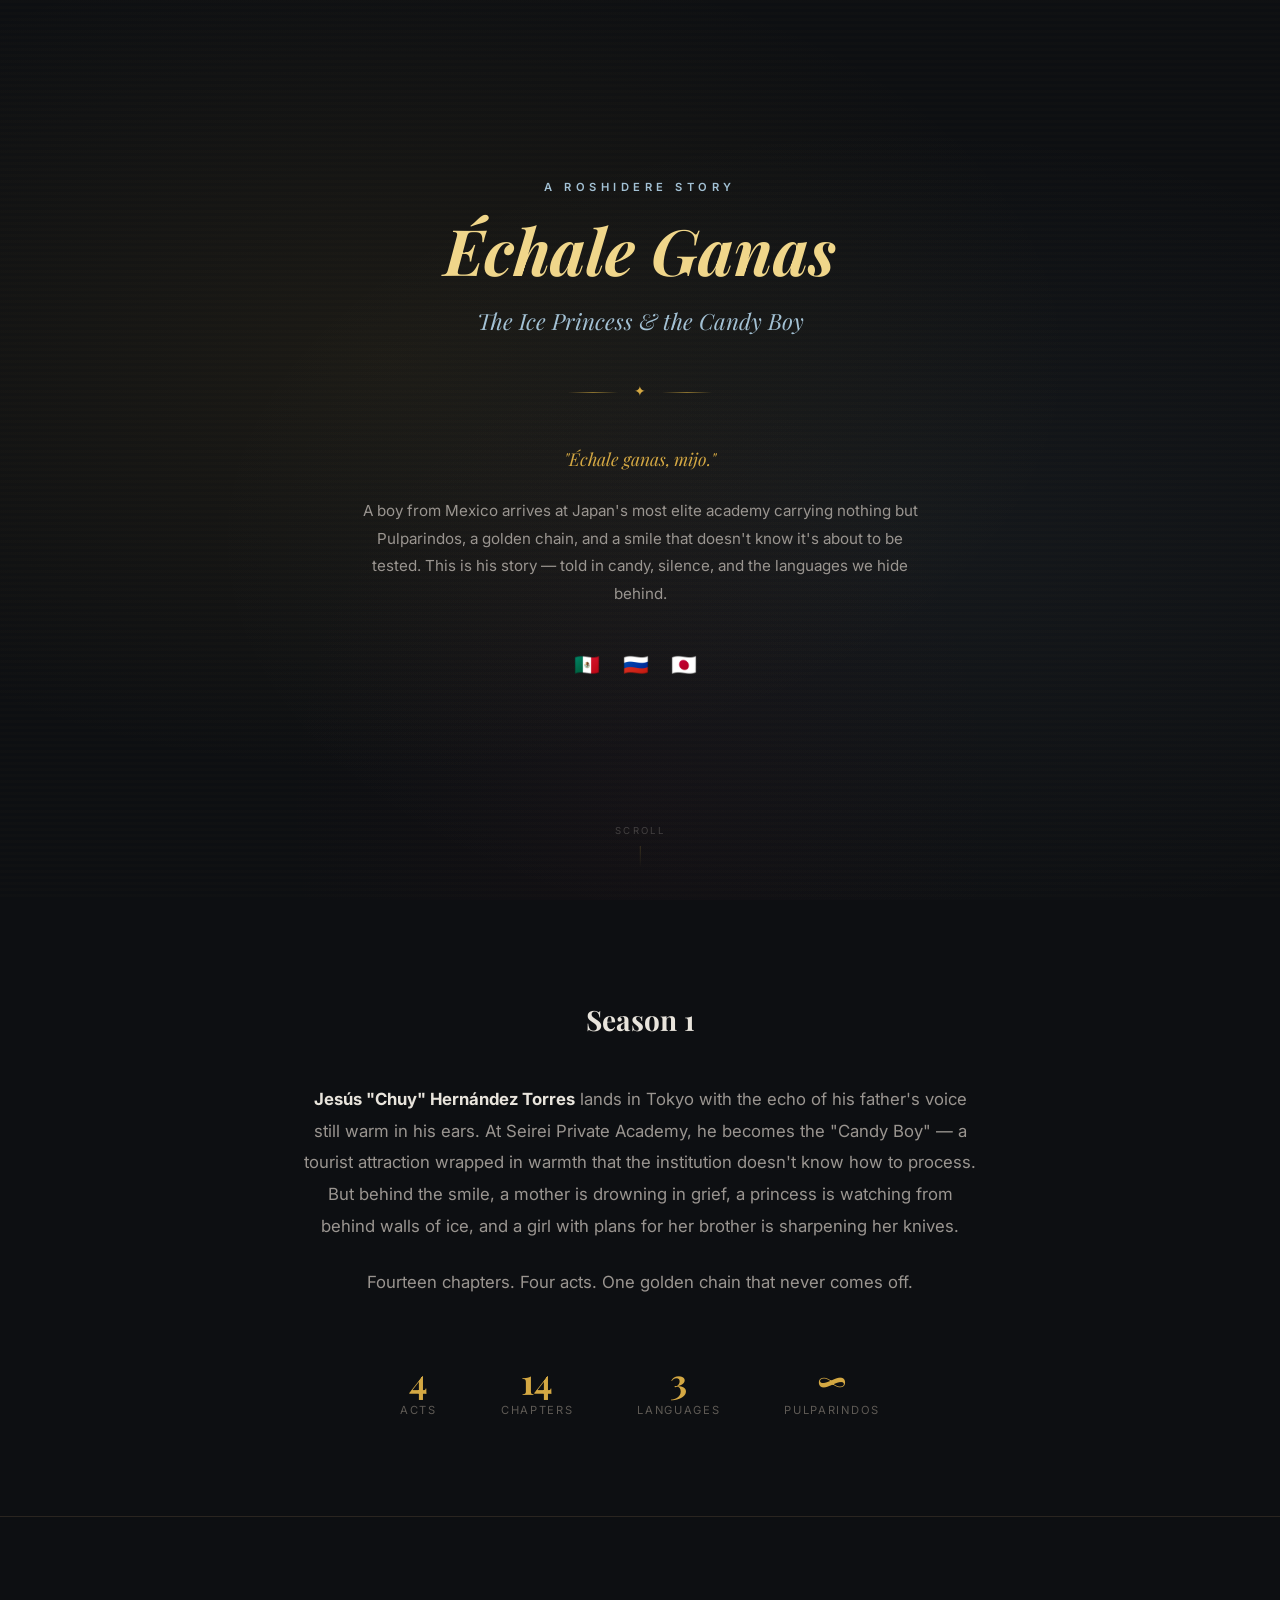
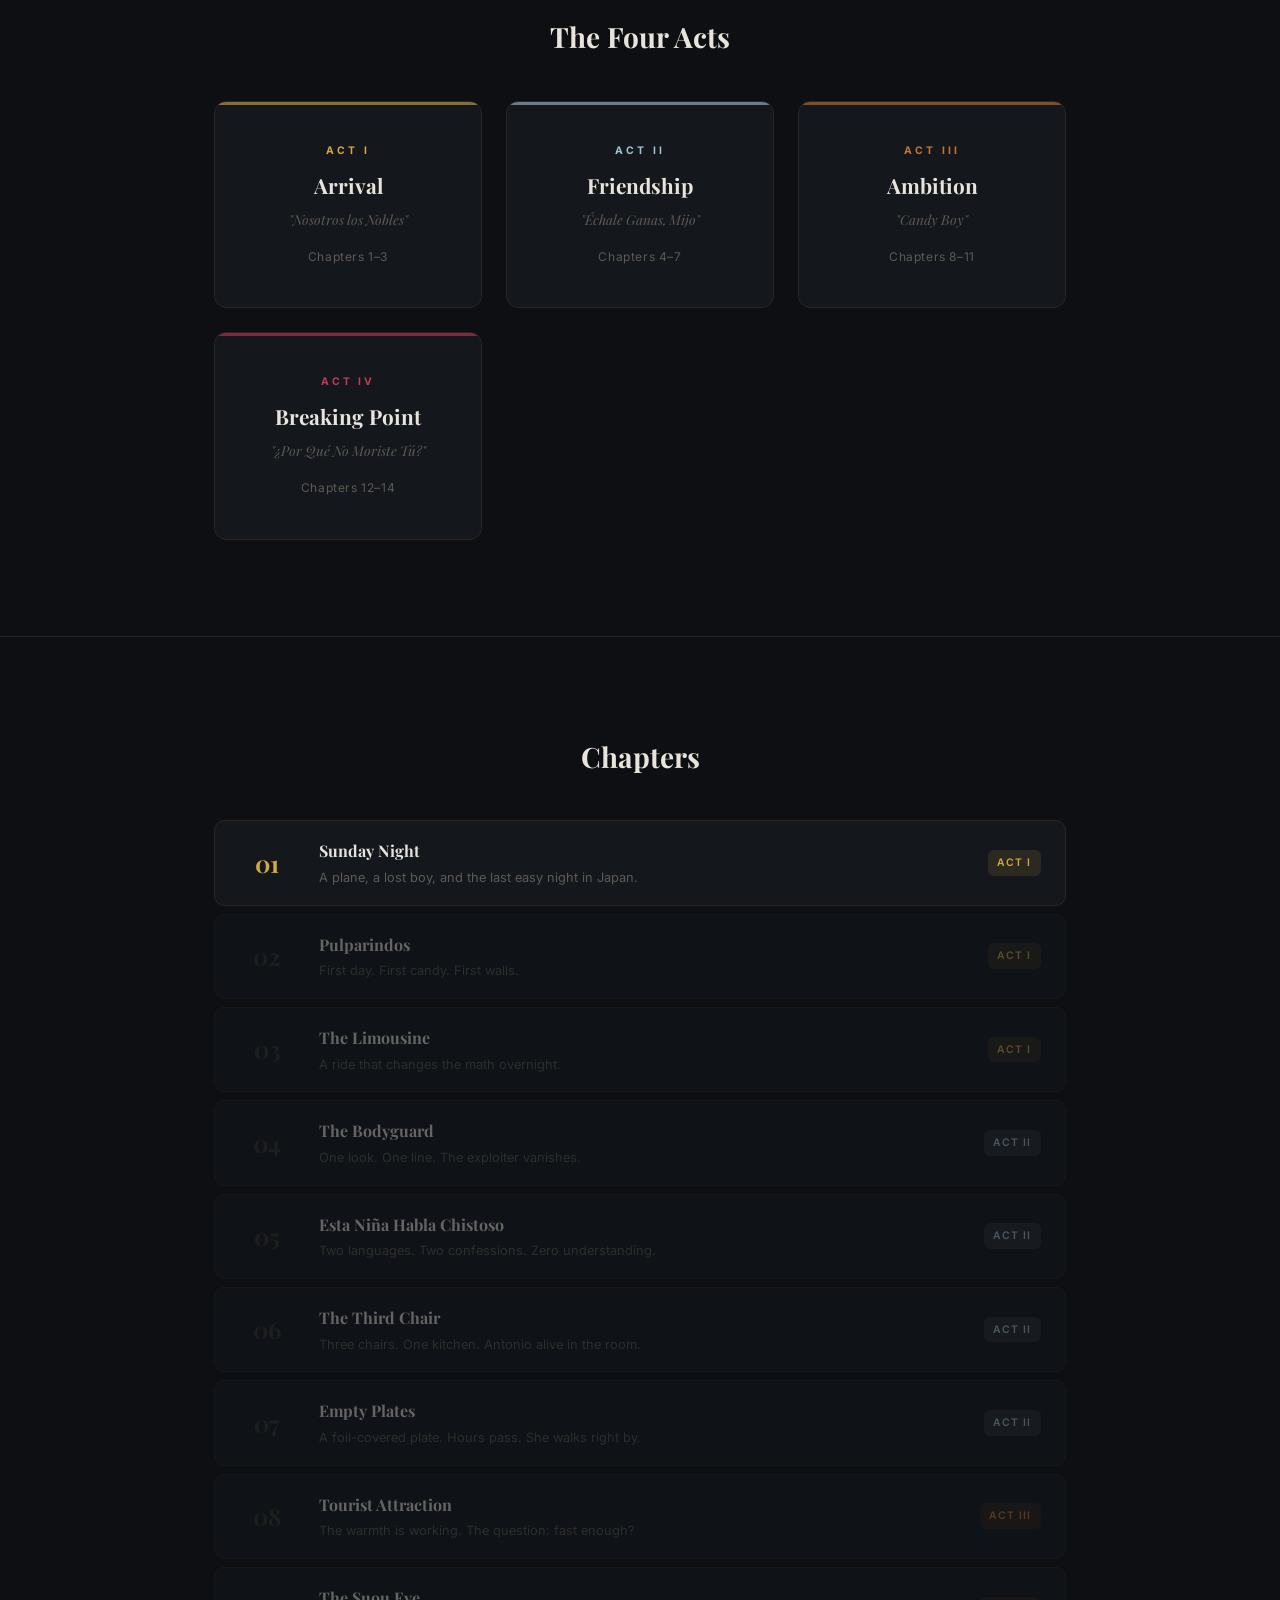
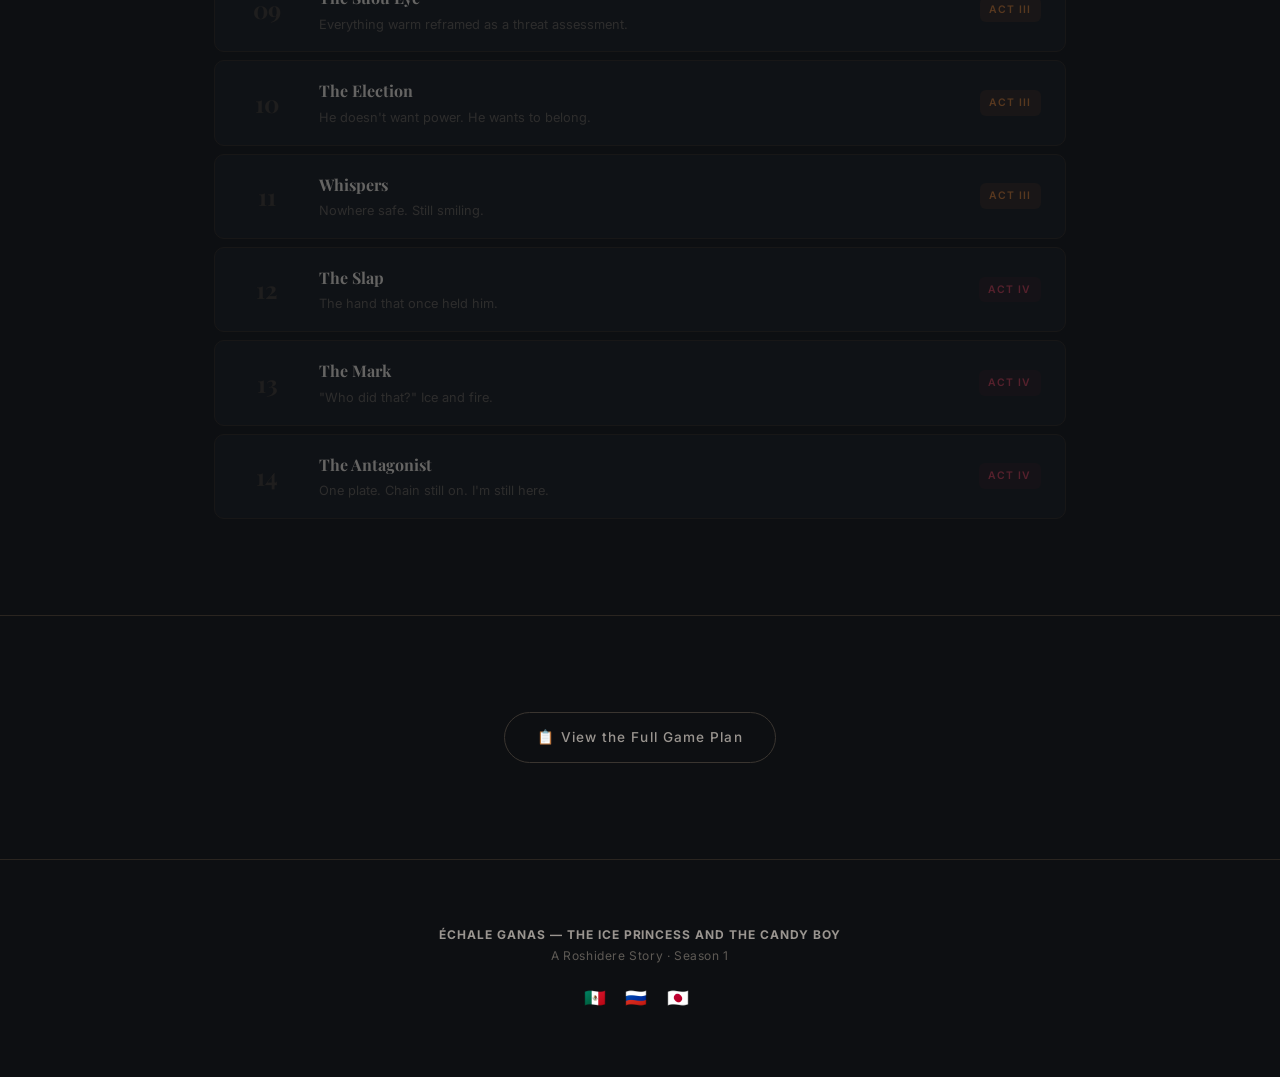
==== index.html @ 7b40664c "Add index.html — story hub with act overview and chapter navigation Agent-Logs-Url: https://github.c" ====
<!DOCTYPE html>
<html lang="en">
<head>
  <meta charset="UTF-8" />
  <meta name="viewport" content="width=device-width, initial-scale=1.0" />
  <title>Échale Ganas — The Ice Princess and the Candy Boy</title>
  <link rel="preconnect" href="https://fonts.googleapis.com" />
  <link rel="preconnect" href="https://fonts.gstatic.com" crossorigin />
  <link href="https://fonts.googleapis.com/css2?family=Playfair+Display:ital,wght@0,400;0,700;1,400&family=Inter:wght@300;400;500;600;700&family=Noto+Serif+JP:wght@400;700&display=swap" rel="stylesheet" />
  <link rel="stylesheet" href="styles.css" />
  <style>
    /* ═══════════════════════════════════════════════════════
       INDEX — Story Hub Styles
       ═══════════════════════════════════════════════════════ */

    /* Hub Hero — cinematic intro */
    .hub-hero {
      position: relative;
      min-height: 100vh;
      display: flex;
      align-items: center;
      justify-content: center;
      text-align: center;
      background:
        radial-gradient(ellipse at 30% 40%, rgba(212, 168, 67, 0.07) 0%, transparent 55%),
        radial-gradient(ellipse at 70% 60%, rgba(163, 193, 212, 0.05) 0%, transparent 55%),
        radial-gradient(ellipse at 50% 90%, rgba(139, 32, 53, 0.04) 0%, transparent 40%),
        var(--bg-dark);
      overflow: hidden;
    }

    .hub-hero__overlay {
      position: absolute;
      inset: 0;
      background:
        repeating-linear-gradient(
          0deg,
          transparent,
          transparent 3px,
          rgba(212, 168, 67, 0.01) 3px,
          rgba(212, 168, 67, 0.01) 6px
        );
      pointer-events: none;
    }

    .hub-hero__content {
      position: relative;
      z-index: 1;
      padding: var(--space-xl) var(--space-md);
      max-width: 700px;
    }

    .hub-hero__label {
      font-family: var(--font-body);
      font-weight: 600;
      font-size: 0.7rem;
      letter-spacing: 0.4em;
      text-transform: uppercase;
      color: var(--frost);
      margin-bottom: var(--space-sm);
    }

    .hub-hero__title {
      font-family: var(--font-display);
      font-size: clamp(2.2rem, 5.5vw, 4rem);
      font-weight: 700;
      line-height: 1.15;
      color: var(--text-primary);
      margin-bottom: var(--space-sm);
    }

    .hub-hero__title em {
      font-style: italic;
      color: var(--gold-light);
    }

    .hub-hero__subtitle {
      font-family: var(--font-display);
      font-style: italic;
      font-size: clamp(1rem, 2.5vw, 1.4rem);
      color: var(--frost);
      margin-bottom: var(--space-lg);
    }

    .hub-hero__divider {
      display: flex;
      align-items: center;
      justify-content: center;
      gap: var(--space-sm);
      margin-bottom: var(--space-lg);
    }

    .hub-hero__divider::before,
    .hub-hero__divider::after {
      content: '';
      width: 50px;
      height: 1px;
      background: linear-gradient(90deg, transparent, var(--gold-dim), transparent);
    }

    .hub-hero__divider span {
      color: var(--gold);
      font-size: 0.85rem;
    }

    .hub-hero__tagline {
      font-family: var(--font-display);
      font-style: italic;
      font-size: 1.1rem;
      color: var(--gold);
      margin-bottom: var(--space-md);
    }

    .hub-hero__desc {
      font-size: 0.95rem;
      color: var(--text-secondary);
      line-height: 1.8;
      max-width: 560px;
      margin: 0 auto var(--space-lg);
    }

    .hub-hero__flags {
      font-size: 1.3rem;
      letter-spacing: 0.4em;
      margin-bottom: var(--space-lg);
    }

    .hub-hero__scroll {
      position: absolute;
      bottom: 2rem;
      left: 50%;
      transform: translateX(-50%);
      display: flex;
      flex-direction: column;
      align-items: center;
      gap: 0.4rem;
      opacity: 0.35;
      animation: pulse-fade 2.5s ease-in-out infinite;
    }

    .hub-hero__scroll span {
      font-size: 0.6rem;
      letter-spacing: 0.25em;
      text-transform: uppercase;
      color: var(--text-secondary);
    }

    .hub-hero__scroll-line {
      width: 1px;
      height: 22px;
      background: linear-gradient(180deg, var(--gold-dim), transparent);
    }

    /* Synopsis strip */
    .synopsis {
      padding: var(--space-2xl) 0;
      border-bottom: 1px solid var(--border-subtle);
      text-align: center;
    }

    .synopsis__text {
      font-size: 1.05rem;
      color: var(--text-secondary);
      line-height: 1.9;
      max-width: 680px;
      margin: 0 auto var(--space-md);
    }

    .synopsis__text strong {
      color: var(--text-primary);
    }

    .synopsis__stats {
      display: flex;
      justify-content: center;
      gap: var(--space-xl);
      margin-top: var(--space-xl);
      flex-wrap: wrap;
    }

    .synopsis__stat {
      display: flex;
      flex-direction: column;
      align-items: center;
      gap: 0.2rem;
    }

    .synopsis__stat-num {
      font-family: var(--font-display);
      font-size: 2.2rem;
      font-weight: 700;
      color: var(--gold);
      line-height: 1;
    }

    .synopsis__stat-label {
      font-size: 0.7rem;
      letter-spacing: 0.15em;
      text-transform: uppercase;
      color: var(--text-muted);
    }

    /* Act cards */
    .acts {
      padding: var(--space-2xl) 0;
      border-bottom: 1px solid var(--border-subtle);
    }

    .acts__grid {
      display: grid;
      grid-template-columns: repeat(auto-fit, minmax(200px, 1fr));
      gap: var(--space-md);
      margin-top: var(--space-lg);
    }

    .act-card {
      background: var(--bg-card);
      border: 1px solid var(--border-subtle);
      border-radius: 12px;
      padding: var(--space-lg) var(--space-md);
      text-align: center;
      transition: all var(--duration) var(--ease-out);
      position: relative;
      overflow: hidden;
    }

    .act-card::before {
      content: '';
      position: absolute;
      top: 0;
      left: 0;
      right: 0;
      height: 3px;
      opacity: 0.6;
    }

    .act-card:hover {
      transform: translateY(-3px);
      background: var(--bg-card-hover);
    }

    .act-card--one::before   { background: var(--gold); }
    .act-card--two::before   { background: var(--frost); }
    .act-card--three::before { background: var(--amber); }
    .act-card--four::before  { background: var(--crimson-light); }

    .act-card--one:hover   { border-color: rgba(212, 168, 67, 0.3); }
    .act-card--two:hover   { border-color: rgba(163, 193, 212, 0.3); }
    .act-card--three:hover { border-color: rgba(200, 117, 51, 0.3); }
    .act-card--four:hover  { border-color: rgba(139, 32, 53, 0.3); }

    .act-card__number {
      font-family: var(--font-body);
      font-weight: 700;
      font-size: 0.65rem;
      letter-spacing: 0.3em;
      text-transform: uppercase;
      margin-bottom: var(--space-xs);
    }

    .act-card--one .act-card__number   { color: var(--gold); }
    .act-card--two .act-card__number   { color: var(--frost); }
    .act-card--three .act-card__number { color: var(--amber); }
    .act-card--four .act-card__number  { color: var(--crimson-light); }

    .act-card__title {
      font-family: var(--font-display);
      font-size: 1.3rem;
      font-weight: 700;
      color: var(--text-primary);
      margin-bottom: 0.3rem;
    }

    .act-card__subtitle {
      font-family: var(--font-display);
      font-style: italic;
      font-size: 0.85rem;
      color: var(--text-muted);
      margin-bottom: var(--space-sm);
    }

    .act-card__chapters {
      font-size: 0.75rem;
      color: var(--text-muted);
      letter-spacing: 0.05em;
    }

    /* Chapter index */
    .chapters-index {
      padding: var(--space-2xl) 0;
      border-bottom: 1px solid var(--border-subtle);
    }

    .chapters-index__list {
      list-style: none;
      padding: 0;
      margin-top: var(--space-lg);
      display: flex;
      flex-direction: column;
      gap: var(--space-xs);
    }

    .chapter-link {
      display: grid;
      grid-template-columns: 3.5rem 1fr auto;
      align-items: center;
      gap: var(--space-md);
      padding: var(--space-sm) var(--space-md);
      background: var(--bg-card);
      border: 1px solid var(--border-subtle);
      border-radius: 10px;
      text-decoration: none;
      color: var(--text-primary);
      transition: all var(--duration) var(--ease-out);
    }

    .chapter-link:hover {
      background: var(--bg-card-hover);
      transform: translateX(4px);
      border-color: var(--border-accent);
      color: var(--text-primary);
    }

    .chapter-link--active:hover {
      border-color: var(--gold);
    }

    .chapter-link--locked {
      opacity: 0.4;
      pointer-events: none;
    }

    .chapter-link__num {
      font-family: var(--font-display);
      font-size: 1.5rem;
      font-weight: 700;
      color: var(--border-accent);
      text-align: center;
    }

    .chapter-link--active .chapter-link__num {
      color: var(--gold);
    }

    .chapter-link__info {
      min-width: 0;
    }

    .chapter-link__title {
      font-family: var(--font-display);
      font-size: 1rem;
      font-weight: 700;
      margin-bottom: 0.15rem;
    }

    .chapter-link__teaser {
      font-size: 0.8rem;
      color: var(--text-muted);
      white-space: nowrap;
      overflow: hidden;
      text-overflow: ellipsis;
    }

    .chapter-link__act-tag {
      font-size: 0.65rem;
      font-weight: 600;
      letter-spacing: 0.1em;
      text-transform: uppercase;
      padding: 0.25rem 0.6rem;
      border-radius: 6px;
      white-space: nowrap;
    }

    .act-tag--one   { background: rgba(212, 168, 67, 0.12); color: var(--gold); }
    .act-tag--two   { background: rgba(163, 193, 212, 0.12); color: var(--frost); }
    .act-tag--three { background: rgba(200, 117, 51, 0.12); color: var(--amber); }
    .act-tag--four  { background: rgba(139, 32, 53, 0.12); color: var(--crimson-light); }

    .chapter-link__status {
      font-size: 0.65rem;
      font-weight: 500;
      letter-spacing: 0.1em;
      text-transform: uppercase;
      color: var(--text-muted);
      white-space: nowrap;
    }

    .chapter-link--active .chapter-link__status {
      color: var(--gold);
    }

    /* Game Plan link */
    .game-plan-link {
      padding: var(--space-2xl) 0;
      text-align: center;
    }

    .game-plan-link__btn {
      display: inline-flex;
      align-items: center;
      gap: var(--space-sm);
      padding: 0.8rem 2rem;
      border: 1px solid var(--border-accent);
      border-radius: 100px;
      font-family: var(--font-body);
      font-size: 0.85rem;
      font-weight: 500;
      letter-spacing: 0.08em;
      color: var(--text-secondary);
      text-decoration: none;
      transition: all var(--duration) var(--ease-out);
    }

    .game-plan-link__btn:hover {
      border-color: var(--gold);
      color: var(--gold);
      background: rgba(212, 168, 67, 0.05);
    }

    /* Hub footer */
    .hub-footer {
      padding: var(--space-xl) 0;
      text-align: center;
      border-top: 1px solid var(--border-subtle);
    }

    .hub-footer__text {
      font-size: 0.75rem;
      color: var(--text-muted);
      line-height: 1.8;
      letter-spacing: 0.05em;
    }

    .hub-footer__text strong {
      color: var(--text-secondary);
      letter-spacing: 0.08em;
    }

    .hub-footer__flags {
      margin-top: var(--space-sm);
      font-size: 1.1rem;
      letter-spacing: 0.4em;
    }

    /* Responsive */
    @media (max-width: 768px) {
      .acts__grid {
        grid-template-columns: repeat(2, 1fr);
      }

      .chapter-link {
        grid-template-columns: 2.5rem 1fr;
        gap: var(--space-sm);
      }

      .chapter-link__act-tag {
        display: none;
      }

      .chapter-link__teaser {
        white-space: normal;
      }
    }

    @media (max-width: 480px) {
      .acts__grid {
        grid-template-columns: 1fr;
      }

      .synopsis__stats {
        gap: var(--space-lg);
      }
    }
  </style>
</head>
<body>

  <!-- ═══════════════════════════════════════════════════════ -->
  <!--  HERO                                                  -->
  <!-- ═══════════════════════════════════════════════════════ -->
  <header class="hub-hero">
    <div class="hub-hero__overlay"></div>
    <div class="hub-hero__content">
      <p class="hub-hero__label">A Roshidere Story</p>
      <h1 class="hub-hero__title"><em>Échale Ganas</em></h1>
      <p class="hub-hero__subtitle">The Ice Princess &amp; the Candy Boy</p>
      <div class="hub-hero__divider">
        <span>✦</span>
      </div>
      <p class="hub-hero__tagline">"Échale ganas, mijo."</p>
      <p class="hub-hero__desc">
        A boy from Mexico arrives at Japan's most elite academy carrying nothing but
        Pulparindos, a golden chain, and a smile that doesn't know it's about to be tested.
        This is his story — told in candy, silence, and the languages we hide behind.
      </p>
      <p class="hub-hero__flags">🇲🇽 🇷🇺 🇯🇵</p>
    </div>
    <div class="hub-hero__scroll" aria-hidden="true">
      <span>scroll</span>
      <div class="hub-hero__scroll-line"></div>
    </div>
  </header>

  <!-- ═══════════════════════════════════════════════════════ -->
  <!--  SYNOPSIS                                              -->
  <!-- ═══════════════════════════════════════════════════════ -->
  <section class="synopsis" id="synopsis">
    <div class="container">
      <h2 class="section-title">Season 1</h2>
      <p class="synopsis__text">
        <strong>Jesús "Chuy" Hernández Torres</strong> lands in Tokyo with the echo of his
        father's voice still warm in his ears. At Seirei Private Academy, he becomes the
        "Candy Boy" — a tourist attraction wrapped in warmth that the institution doesn't
        know how to process. But behind the smile, a mother is drowning in grief, a princess
        is watching from behind walls of ice, and a girl with plans for her brother is sharpening
        her knives.
      </p>
      <p class="synopsis__text">
        Fourteen chapters. Four acts. One golden chain that never comes off.
      </p>
      <div class="synopsis__stats">
        <div class="synopsis__stat">
          <span class="synopsis__stat-num">4</span>
          <span class="synopsis__stat-label">Acts</span>
        </div>
        <div class="synopsis__stat">
          <span class="synopsis__stat-num">14</span>
          <span class="synopsis__stat-label">Chapters</span>
        </div>
        <div class="synopsis__stat">
          <span class="synopsis__stat-num">3</span>
          <span class="synopsis__stat-label">Languages</span>
        </div>
        <div class="synopsis__stat">
          <span class="synopsis__stat-num">∞</span>
          <span class="synopsis__stat-label">Pulparindos</span>
        </div>
      </div>
    </div>
  </section>

  <!-- ═══════════════════════════════════════════════════════ -->
  <!--  ACTS OVERVIEW                                         -->
  <!-- ═══════════════════════════════════════════════════════ -->
  <section class="acts" id="acts">
    <div class="container">
      <h2 class="section-title">The Four Acts</h2>
      <div class="acts__grid">
        <div class="act-card act-card--one">
          <div class="act-card__number">Act I</div>
          <h3 class="act-card__title">Arrival</h3>
          <p class="act-card__subtitle">"Nosotros los Nobles"</p>
          <p class="act-card__chapters">Chapters 1–3</p>
        </div>
        <div class="act-card act-card--two">
          <div class="act-card__number">Act II</div>
          <h3 class="act-card__title">Friendship</h3>
          <p class="act-card__subtitle">"Échale Ganas, Mijo"</p>
          <p class="act-card__chapters">Chapters 4–7</p>
        </div>
        <div class="act-card act-card--three">
          <div class="act-card__number">Act III</div>
          <h3 class="act-card__title">Ambition</h3>
          <p class="act-card__subtitle">"Candy Boy"</p>
          <p class="act-card__chapters">Chapters 8–11</p>
        </div>
        <div class="act-card act-card--four">
          <div class="act-card__number">Act IV</div>
          <h3 class="act-card__title">Breaking Point</h3>
          <p class="act-card__subtitle">"¿Por Qué No Moriste Tú?"</p>
          <p class="act-card__chapters">Chapters 12–14</p>
        </div>
      </div>
    </div>
  </section>

  <!-- ═══════════════════════════════════════════════════════ -->
  <!--  CHAPTER INDEX                                         -->
  <!-- ═══════════════════════════════════════════════════════ -->
  <section class="chapters-index" id="chapters">
    <div class="container">
      <h2 class="section-title">Chapters</h2>
      <ul class="chapters-index__list">

        <!-- Ch 1 — ACTIVE -->
        <li>
          <a href="chapter-1.html" class="chapter-link chapter-link--active">
            <span class="chapter-link__num">01</span>
            <div class="chapter-link__info">
              <div class="chapter-link__title">Sunday Night</div>
              <div class="chapter-link__teaser">A plane, a lost boy, and the last easy night in Japan.</div>
            </div>
            <span class="chapter-link__act-tag act-tag--one">Act I</span>
          </a>
        </li>

        <!-- Ch 2 — LOCKED -->
        <li>
          <div class="chapter-link chapter-link--locked">
            <span class="chapter-link__num">02</span>
            <div class="chapter-link__info">
              <div class="chapter-link__title">Pulparindos</div>
              <div class="chapter-link__teaser">First day. First candy. First walls.</div>
            </div>
            <span class="chapter-link__act-tag act-tag--one">Act I</span>
          </div>
        </li>

        <!-- Ch 3 -->
        <li>
          <div class="chapter-link chapter-link--locked">
            <span class="chapter-link__num">03</span>
            <div class="chapter-link__info">
              <div class="chapter-link__title">The Limousine</div>
              <div class="chapter-link__teaser">A ride that changes the math overnight.</div>
            </div>
            <span class="chapter-link__act-tag act-tag--one">Act I</span>
          </div>
        </li>

        <!-- Ch 4 -->
        <li>
          <div class="chapter-link chapter-link--locked">
            <span class="chapter-link__num">04</span>
            <div class="chapter-link__info">
              <div class="chapter-link__title">The Bodyguard</div>
              <div class="chapter-link__teaser">One look. One line. The exploiter vanishes.</div>
            </div>
            <span class="chapter-link__act-tag act-tag--two">Act II</span>
          </div>
        </li>

        <!-- Ch 5 -->
        <li>
          <div class="chapter-link chapter-link--locked">
            <span class="chapter-link__num">05</span>
            <div class="chapter-link__info">
              <div class="chapter-link__title">Esta Niña Habla Chistoso</div>
              <div class="chapter-link__teaser">Two languages. Two confessions. Zero understanding.</div>
            </div>
            <span class="chapter-link__act-tag act-tag--two">Act II</span>
          </div>
        </li>

        <!-- Ch 6 -->
        <li>
          <div class="chapter-link chapter-link--locked">
            <span class="chapter-link__num">06</span>
            <div class="chapter-link__info">
              <div class="chapter-link__title">The Third Chair</div>
              <div class="chapter-link__teaser">Three chairs. One kitchen. Antonio alive in the room.</div>
            </div>
            <span class="chapter-link__act-tag act-tag--two">Act II</span>
          </div>
        </li>

        <!-- Ch 7 -->
        <li>
          <div class="chapter-link chapter-link--locked">
            <span class="chapter-link__num">07</span>
            <div class="chapter-link__info">
              <div class="chapter-link__title">Empty Plates</div>
              <div class="chapter-link__teaser">A foil-covered plate. Hours pass. She walks right by.</div>
            </div>
            <span class="chapter-link__act-tag act-tag--two">Act II</span>
          </div>
        </li>

        <!-- Ch 8 -->
        <li>
          <div class="chapter-link chapter-link--locked">
            <span class="chapter-link__num">08</span>
            <div class="chapter-link__info">
              <div class="chapter-link__title">Tourist Attraction</div>
              <div class="chapter-link__teaser">The warmth is working. The question: fast enough?</div>
            </div>
            <span class="chapter-link__act-tag act-tag--three">Act III</span>
          </div>
        </li>

        <!-- Ch 9 -->
        <li>
          <div class="chapter-link chapter-link--locked">
            <span class="chapter-link__num">09</span>
            <div class="chapter-link__info">
              <div class="chapter-link__title">The Suou Eye</div>
              <div class="chapter-link__teaser">Everything warm reframed as a threat assessment.</div>
            </div>
            <span class="chapter-link__act-tag act-tag--three">Act III</span>
          </div>
        </li>

        <!-- Ch 10 -->
        <li>
          <div class="chapter-link chapter-link--locked">
            <span class="chapter-link__num">10</span>
            <div class="chapter-link__info">
              <div class="chapter-link__title">The Election</div>
              <div class="chapter-link__teaser">He doesn't want power. He wants to belong.</div>
            </div>
            <span class="chapter-link__act-tag act-tag--three">Act III</span>
          </div>
        </li>

        <!-- Ch 11 -->
        <li>
          <div class="chapter-link chapter-link--locked">
            <span class="chapter-link__num">11</span>
            <div class="chapter-link__info">
              <div class="chapter-link__title">Whispers</div>
              <div class="chapter-link__teaser">Nowhere safe. Still smiling.</div>
            </div>
            <span class="chapter-link__act-tag act-tag--three">Act III</span>
          </div>
        </li>

        <!-- Ch 12 -->
        <li>
          <div class="chapter-link chapter-link--locked">
            <span class="chapter-link__num">12</span>
            <div class="chapter-link__info">
              <div class="chapter-link__title">The Slap</div>
              <div class="chapter-link__teaser">The hand that once held him.</div>
            </div>
            <span class="chapter-link__act-tag act-tag--four">Act IV</span>
          </div>
        </li>

        <!-- Ch 13 -->
        <li>
          <div class="chapter-link chapter-link--locked">
            <span class="chapter-link__num">13</span>
            <div class="chapter-link__info">
              <div class="chapter-link__title">The Mark</div>
              <div class="chapter-link__teaser">"Who did that?" Ice and fire.</div>
            </div>
            <span class="chapter-link__act-tag act-tag--four">Act IV</span>
          </div>
        </li>

        <!-- Ch 14 -->
        <li>
          <div class="chapter-link chapter-link--locked">
            <span class="chapter-link__num">14</span>
            <div class="chapter-link__info">
              <div class="chapter-link__title">The Antagonist</div>
              <div class="chapter-link__teaser">One plate. Chain still on. I'm still here.</div>
            </div>
            <span class="chapter-link__act-tag act-tag--four">Act IV</span>
          </div>
        </li>

      </ul>
    </div>
  </section>

  <!-- ═══════════════════════════════════════════════════════ -->
  <!--  GAME PLAN LINK                                        -->
  <!-- ═══════════════════════════════════════════════════════ -->
  <section class="game-plan-link">
    <div class="container">
      <a href="game-plan.html" class="game-plan-link__btn">
        📋 View the Full Game Plan
      </a>
    </div>
  </section>

  <!-- ═══════════════════════════════════════════════════════ -->
  <!--  FOOTER                                                -->
  <!-- ═══════════════════════════════════════════════════════ -->
  <footer class="hub-footer">
    <div class="container">
      <p class="hub-footer__text">
        <strong>ÉCHALE GANAS — THE ICE PRINCESS AND THE CANDY BOY</strong><br />
        A Roshidere Story · Season 1
      </p>
      <p class="hub-footer__flags">🇲🇽 🇷🇺 🇯🇵</p>
    </div>
  </footer>

</body>
</html>
---- styles.css ----
/* ═══════════════════════════════════════════════════════════
   ROSHIDERE — THE ICE PRINCESS AND THE CANDY BOY
   Season 1 Game Plan · Design System
   ═══════════════════════════════════════════════════════════ */

/* ─── Design Tokens ─────────────────────────────────────── */
:root {
  /* Warm palette — Chuy / Mexico */
  --gold:          #d4a843;
  --gold-light:    #f0d68a;
  --gold-dim:      #8b7230;
  --amber:         #c87533;
  --terracotta:    #b85c38;

  /* Cool palette — Alya / Seirei */
  --ice:           #c8dce8;
  --ice-light:     #e8f1f8;
  --ice-dim:       #6a8fa8;
  --silver:        #b8c4cc;
  --frost:         #a3c1d4;

  /* Antagonist palette — Yuki */
  --crimson:       #8b2035;
  --crimson-light: #c43b55;
  --crimson-dim:   #5a1525;

  /* Neutrals */
  --bg-dark:       #0d0f12;
  --bg-card:       #14171c;
  --bg-card-hover: #1a1e25;
  --text-primary:  #e8e4dc;
  --text-secondary:#9a9590;
  --text-muted:    #5e5a55;
  --border-subtle: #2a2520;
  --border-accent: #3a3530;

  /* Typography */
  --font-display:  'Playfair Display', Georgia, 'Noto Serif JP', serif;
  --font-body:     'Inter', -apple-system, BlinkMacSystemFont, 'Segoe UI', sans-serif;
  --font-jp:       'Noto Serif JP', serif;

  /* Spacing */
  --space-xs:  0.5rem;
  --space-sm:  1rem;
  --space-md:  1.5rem;
  --space-lg:  2.5rem;
  --space-xl:  4rem;
  --space-2xl: 6rem;

  /* Sizing */
  --max-width: 900px;

  /* Transitions */
  --ease-out: cubic-bezier(0.25, 0.46, 0.45, 0.94);
  --duration: 0.3s;
}

/* ─── Reset & Base ──────────────────────────────────────── */
*,
*::before,
*::after {
  margin: 0;
  padding: 0;
  box-sizing: border-box;
}

html {
  scroll-behavior: smooth;
  scroll-padding-top: 2rem;
  font-size: 16px;
}

body {
  font-family: var(--font-body);
  background: var(--bg-dark);
  color: var(--text-primary);
  line-height: 1.7;
  -webkit-font-smoothing: antialiased;
  -moz-osx-font-smoothing: grayscale;
  overflow-x: hidden;
}

.container {
  max-width: var(--max-width);
  margin: 0 auto;
  padding: 0 var(--space-md);
}

a {
  color: var(--gold);
  text-decoration: none;
  transition: color var(--duration) var(--ease-out);
}

a:hover {
  color: var(--gold-light);
}

/* ─── Selection ─────────────────────────────────────────── */
::selection {
  background: var(--gold);
  color: var(--bg-dark);
}

/* ═══════════════════════════════════════════════════════════
   HERO
   ═══════════════════════════════════════════════════════════ */
.hero {
  position: relative;
  min-height: 100vh;
  display: flex;
  align-items: center;
  justify-content: center;
  text-align: center;
  background:
    radial-gradient(ellipse at 20% 50%, rgba(212, 168, 67, 0.06) 0%, transparent 60%),
    radial-gradient(ellipse at 80% 50%, rgba(163, 193, 212, 0.05) 0%, transparent 60%),
    var(--bg-dark);
  overflow: hidden;
}

.hero__overlay {
  position: absolute;
  inset: 0;
  background:
    repeating-linear-gradient(
      0deg,
      transparent,
      transparent 2px,
      rgba(212, 168, 67, 0.015) 2px,
      rgba(212, 168, 67, 0.015) 4px
    );
  pointer-events: none;
}

.hero__content {
  position: relative;
  z-index: 1;
  padding: var(--space-xl) var(--space-md);
}

.hero__subtitle {
  font-family: var(--font-body);
  font-weight: 600;
  font-size: 0.75rem;
  letter-spacing: 0.35em;
  text-transform: uppercase;
  color: var(--gold);
  margin-bottom: var(--space-md);
}

.hero__title {
  font-family: var(--font-display);
  font-size: clamp(2.5rem, 6vw, 4.5rem);
  font-weight: 700;
  line-height: 1.15;
  color: var(--text-primary);
  margin-bottom: var(--space-lg);
}

.hero__divider {
  display: flex;
  align-items: center;
  justify-content: center;
  gap: var(--space-sm);
  margin-bottom: var(--space-lg);
}

.hero__divider::before,
.hero__divider::after {
  content: '';
  width: 60px;
  height: 1px;
  background: linear-gradient(90deg, transparent, var(--gold-dim), transparent);
}

.hero__icon {
  color: var(--gold);
  font-size: 0.9rem;
}

.hero__tagline {
  font-family: var(--font-display);
  font-style: italic;
  font-size: 1.25rem;
  color: var(--gold-light);
  margin-bottom: var(--space-sm);
}

.hero__chapter-count {
  font-size: 0.85rem;
  color: var(--text-secondary);
  letter-spacing: 0.05em;
}

.hero__scroll-hint {
  position: absolute;
  bottom: 2rem;
  left: 50%;
  transform: translateX(-50%);
  display: flex;
  flex-direction: column;
  align-items: center;
  gap: 0.5rem;
  opacity: 0.4;
  animation: pulse-fade 2.5s ease-in-out infinite;
}

.hero__scroll-hint span {
  font-size: 0.65rem;
  letter-spacing: 0.25em;
  text-transform: uppercase;
  color: var(--text-secondary);
}

.hero__scroll-arrow {
  width: 1px;
  height: 24px;
  background: linear-gradient(180deg, var(--gold-dim), transparent);
}

@keyframes pulse-fade {
  0%, 100% { opacity: 0.2; }
  50%      { opacity: 0.6; }
}

/* ═══════════════════════════════════════════════════════════
   OVERVIEW
   ═══════════════════════════════════════════════════════════ */
.overview {
  padding: var(--space-2xl) 0;
  border-bottom: 1px solid var(--border-subtle);
}

.section-title {
  font-family: var(--font-display);
  font-size: 1.75rem;
  font-weight: 700;
  color: var(--text-primary);
  margin-bottom: var(--space-lg);
  text-align: center;
}

.overview__text {
  font-size: 1.05rem;
  color: var(--text-secondary);
  margin-bottom: var(--space-md);
  text-align: center;
  max-width: 720px;
  margin-left: auto;
  margin-right: auto;
}

.overview__text strong {
  color: var(--text-primary);
}

.overview__stats {
  display: flex;
  justify-content: center;
  gap: var(--space-xl);
  margin-top: var(--space-xl);
  flex-wrap: wrap;
}

.stat {
  display: flex;
  flex-direction: column;
  align-items: center;
  gap: 0.25rem;
}

.stat__number {
  font-family: var(--font-display);
  font-size: 2.5rem;
  font-weight: 700;
  color: var(--gold);
  line-height: 1;
}

.stat__label {
  font-size: 0.75rem;
  letter-spacing: 0.15em;
  text-transform: uppercase;
  color: var(--text-muted);
}

/* ═══════════════════════════════════════════════════════════
   CHARACTERS
   ═══════════════════════════════════════════════════════════ */
.characters {
  padding: var(--space-2xl) 0;
  border-bottom: 1px solid var(--border-subtle);
}

.character-grid {
  display: grid;
  grid-template-columns: repeat(auto-fit, minmax(280px, 1fr));
  gap: var(--space-md);
  margin-top: var(--space-lg);
}

.character-card {
  background: var(--bg-card);
  border: 1px solid var(--border-subtle);
  border-radius: 12px;
  padding: var(--space-lg) var(--space-md);
  transition: all var(--duration) var(--ease-out);
  position: relative;
  overflow: hidden;
}

.character-card::before {
  content: '';
  position: absolute;
  top: 0;
  left: 0;
  right: 0;
  height: 3px;
  background: var(--gold);
  opacity: 0;
  transition: opacity var(--duration) var(--ease-out);
}

.character-card:hover {
  background: var(--bg-card-hover);
  transform: translateY(-2px);
  border-color: var(--border-accent);
}

.character-card:hover::before {
  opacity: 1;
}

/* Card color variants */
.character-card--chuy::before  { background: var(--gold); }
.character-card--alya::before  { background: var(--frost); }
.character-card--kuze::before  { background: var(--silver); }
.character-card--masha::before { background: #e8a0b0; }
.character-card--yuki::before  { background: var(--crimson-light); }
.character-card--keiko::before { background: var(--amber); }

.character-card--chuy:hover  { border-color: rgba(212, 168, 67, 0.3); }
.character-card--alya:hover  { border-color: rgba(163, 193, 212, 0.3); }
.character-card--kuze:hover  { border-color: rgba(184, 196, 204, 0.3); }
.character-card--masha:hover { border-color: rgba(232, 160, 176, 0.3); }
.character-card--yuki:hover  { border-color: rgba(196, 59, 85, 0.3); }
.character-card--keiko:hover { border-color: rgba(200, 117, 51, 0.3); }

.character-card__icon {
  font-size: 1.5rem;
  margin-bottom: var(--space-sm);
}

.character-card__name {
  font-family: var(--font-display);
  font-size: 1.1rem;
  font-weight: 700;
  color: var(--text-primary);
  margin-bottom: 0.25rem;
}

.character-card__role {
  font-size: 0.75rem;
  font-weight: 600;
  letter-spacing: 0.1em;
  text-transform: uppercase;
  color: var(--gold);
  margin-bottom: var(--space-sm);
}

.character-card--alya .character-card__role  { color: var(--frost); }
.character-card--kuze .character-card__role  { color: var(--silver); }
.character-card--masha .character-card__role { color: #e8a0b0; }
.character-card--yuki .character-card__role  { color: var(--crimson-light); }
.character-card--keiko .character-card__role { color: var(--amber); }

.character-card__desc {
  font-size: 0.9rem;
  color: var(--text-secondary);
  line-height: 1.6;
  margin-bottom: var(--space-sm);
}

.character-card__arc {
  font-size: 0.8rem;
  color: var(--text-muted);
  border-top: 1px solid var(--border-subtle);
  padding-top: var(--space-sm);
  font-style: italic;
}

.arc-label {
  font-style: normal;
  font-weight: 600;
  color: var(--text-secondary);
}

/* ═══════════════════════════════════════════════════════════
   ACT SECTIONS
   ═══════════════════════════════════════════════════════════ */
.act {
  padding: var(--space-2xl) 0 var(--space-xl);
  border-bottom: 1px solid var(--border-subtle);
}

.act__header {
  text-align: center;
  margin-bottom: var(--space-2xl);
  padding: var(--space-xl) 0;
  position: relative;
}

.act__number {
  display: inline-block;
  font-family: var(--font-body);
  font-weight: 700;
  font-size: 0.7rem;
  letter-spacing: 0.35em;
  text-transform: uppercase;
  padding: 0.4rem 1.2rem;
  border-radius: 100px;
  margin-bottom: var(--space-md);
}

.act__title {
  font-family: var(--font-display);
  font-size: clamp(2rem, 4vw, 3rem);
  font-weight: 700;
  letter-spacing: 0.08em;
  color: var(--text-primary);
  margin-bottom: var(--space-xs);
}

.act__subtitle {
  font-family: var(--font-display);
  font-style: italic;
  font-size: 1.15rem;
  margin-bottom: var(--space-md);
}

.act__summary {
  font-size: 0.95rem;
  color: var(--text-secondary);
  max-width: 600px;
  margin: 0 auto;
}

/* Act color theming */
.act--one .act__number    { background: rgba(212, 168, 67, 0.15); color: var(--gold); }
.act--one .act__subtitle  { color: var(--gold-light); }

.act--two .act__number    { background: rgba(163, 193, 212, 0.15); color: var(--frost); }
.act--two .act__subtitle  { color: var(--frost); }

.act--three .act__number  { background: rgba(200, 117, 51, 0.15); color: var(--amber); }
.act--three .act__subtitle { color: var(--amber); }

.act--four .act__number   { background: rgba(139, 32, 53, 0.2); color: var(--crimson-light); }
.act--four .act__subtitle { color: var(--crimson-light); }

/* ═══════════════════════════════════════════════════════════
   CHAPTERS
   ═══════════════════════════════════════════════════════════ */
.chapter {
  display: grid;
  grid-template-columns: auto 1fr;
  gap: var(--space-lg);
  margin-bottom: var(--space-2xl);
  padding-bottom: var(--space-xl);
  border-bottom: 1px solid var(--border-subtle);
  position: relative;
}

.chapter:last-child {
  border-bottom: none;
  margin-bottom: 0;
  padding-bottom: 0;
}

.chapter__number {
  font-family: var(--font-display);
  font-size: 3rem;
  font-weight: 700;
  line-height: 1;
  color: var(--border-accent);
  position: sticky;
  top: 2rem;
  align-self: start;
  user-select: none;
}

.act--one .chapter__number   { color: rgba(212, 168, 67, 0.2); }
.act--two .chapter__number   { color: rgba(163, 193, 212, 0.2); }
.act--three .chapter__number { color: rgba(200, 117, 51, 0.2); }
.act--four .chapter__number  { color: rgba(139, 32, 53, 0.25); }

.chapter__body {
  min-width: 0;
}

.chapter__title {
  font-family: var(--font-display);
  font-size: 1.6rem;
  font-weight: 700;
  color: var(--text-primary);
  margin-bottom: var(--space-sm);
}

.chapter__location {
  display: flex;
  flex-wrap: wrap;
  gap: var(--space-xs);
  margin-bottom: var(--space-md);
}

.location-tag {
  display: inline-block;
  font-size: 0.72rem;
  font-weight: 500;
  letter-spacing: 0.05em;
  padding: 0.3rem 0.7rem;
  border-radius: 6px;
  background: rgba(255, 255, 255, 0.04);
  border: 1px solid var(--border-subtle);
  color: var(--text-muted);
}

.chapter__content p {
  font-size: 0.95rem;
  color: var(--text-secondary);
  margin-bottom: var(--space-md);
}

.chapter__content p strong {
  color: var(--text-primary);
}

.chapter__content p em {
  color: var(--gold-light);
  font-style: italic;
}

.chapter__content h4 {
  font-family: var(--font-body);
  font-size: 0.75rem;
  font-weight: 700;
  letter-spacing: 0.2em;
  text-transform: uppercase;
  color: var(--text-muted);
  margin-bottom: var(--space-sm);
  margin-top: var(--space-lg);
}

/* Beat list */
.beat-list {
  list-style: none;
  padding: 0;
  margin-bottom: var(--space-lg);
}

.beat-list li {
  position: relative;
  padding-left: 1.5rem;
  margin-bottom: var(--space-sm);
  font-size: 0.92rem;
  color: var(--text-secondary);
  line-height: 1.7;
}

.beat-list li::before {
  content: '▸';
  position: absolute;
  left: 0;
  color: var(--gold-dim);
  font-weight: 700;
}

.act--two .beat-list li::before  { color: var(--ice-dim); }
.act--three .beat-list li::before { color: var(--amber); }
.act--four .beat-list li::before { color: var(--crimson-light); }

.beat-list li strong {
  color: var(--text-primary);
}

.beat-list li em {
  color: var(--gold-light);
}

.act--two .beat-list li em   { color: var(--ice-light); }
.act--three .beat-list li em { color: #f0c080; }
.act--four .beat-list li em  { color: #e8a0b0; }

/* Emotional Note */
.chapter__emotional-note {
  background: rgba(212, 168, 67, 0.05);
  border-left: 3px solid var(--gold-dim);
  border-radius: 0 8px 8px 0;
  padding: var(--space-md);
  margin-top: var(--space-lg);
  display: flex;
  gap: var(--space-sm);
  align-items: flex-start;
}

.act--two .chapter__emotional-note {
  background: rgba(163, 193, 212, 0.05);
  border-left-color: var(--ice-dim);
}

.act--three .chapter__emotional-note {
  background: rgba(200, 117, 51, 0.05);
  border-left-color: var(--amber);
}

.act--four .chapter__emotional-note {
  background: rgba(139, 32, 53, 0.06);
  border-left-color: var(--crimson);
}

.note-icon {
  font-size: 1.2rem;
  flex-shrink: 0;
  line-height: 1.5;
}

.chapter__emotional-note p {
  font-size: 0.88rem;
  color: var(--text-secondary);
  margin-bottom: 0;
}

.chapter__emotional-note p strong {
  color: var(--gold);
  font-size: 0.75rem;
  letter-spacing: 0.1em;
  text-transform: uppercase;
}

.act--two .chapter__emotional-note p strong   { color: var(--frost); }
.act--three .chapter__emotional-note p strong { color: var(--amber); }
.act--four .chapter__emotional-note p strong  { color: var(--crimson-light); }

/* ═══════════════════════════════════════════════════════════
   SEASON CLOSE
   ═══════════════════════════════════════════════════════════ */
.season-close {
  padding: var(--space-2xl) 0;
  text-align: center;
  background:
    radial-gradient(ellipse at 50% 0%, rgba(139, 32, 53, 0.08) 0%, transparent 60%),
    var(--bg-dark);
}

.season-close__title {
  font-family: var(--font-display);
  font-size: 2rem;
  font-weight: 700;
  color: var(--text-primary);
  margin-bottom: var(--space-md);
}

.season-close__divider {
  font-size: 1.5rem;
  margin-bottom: var(--space-lg);
  opacity: 0.6;
}

.season-close__quote {
  font-family: var(--font-display);
  font-style: italic;
  font-size: 1.5rem;
  color: var(--gold-light);
  margin-bottom: var(--space-lg);
  padding: 0 var(--space-md);
}

.season-close__text {
  font-size: 1rem;
  color: var(--text-secondary);
  line-height: 2;
  margin-bottom: var(--space-2xl);
}

.season-close__text strong {
  color: var(--text-primary);
  font-size: 1.1rem;
}

.season-close__threads {
  max-width: 600px;
  margin: 0 auto;
  text-align: left;
  background: var(--bg-card);
  border: 1px solid var(--border-subtle);
  border-radius: 12px;
  padding: var(--space-lg);
}

.season-close__threads h3 {
  font-family: var(--font-display);
  font-size: 1.1rem;
  font-weight: 700;
  color: var(--text-primary);
  margin-bottom: var(--space-md);
  text-align: center;
}

.season-close__threads ul {
  list-style: none;
  padding: 0;
}

.season-close__threads li {
  padding: var(--space-xs) 0;
  font-size: 0.9rem;
  color: var(--text-secondary);
  border-bottom: 1px solid var(--border-subtle);
  line-height: 1.7;
}

.season-close__threads li:last-child {
  border-bottom: none;
}

.season-close__threads li strong {
  color: var(--text-primary);
}

/* ═══════════════════════════════════════════════════════════
   FOOTER
   ═══════════════════════════════════════════════════════════ */
.footer {
  padding: var(--space-xl) 0;
  text-align: center;
  border-top: 1px solid var(--border-subtle);
}

.footer__text {
  font-size: 0.8rem;
  color: var(--text-muted);
  line-height: 1.8;
  letter-spacing: 0.05em;
}

.footer__text strong {
  color: var(--text-secondary);
  letter-spacing: 0.1em;
}

.footer__credit {
  margin-top: var(--space-sm);
  font-size: 1.2rem;
  letter-spacing: 0.5em;
}

/* ═══════════════════════════════════════════════════════════
   STICKY ACT NAV
   ═══════════════════════════════════════════════════════════ */
.act-nav {
  position: fixed;
  right: 1.5rem;
  top: 50%;
  transform: translateY(-50%);
  display: flex;
  flex-direction: column;
  gap: 0.5rem;
  z-index: 100;
}

.act-nav__link {
  display: flex;
  align-items: center;
  justify-content: center;
  width: 32px;
  height: 32px;
  border-radius: 50%;
  font-family: var(--font-display);
  font-size: 0.7rem;
  font-weight: 700;
  color: var(--text-muted);
  background: var(--bg-card);
  border: 1px solid var(--border-subtle);
  transition: all var(--duration) var(--ease-out);
  text-decoration: none;
}

.act-nav__link:hover {
  transform: scale(1.15);
}

.act-nav__link--one:hover {
  border-color: var(--gold);
  color: var(--gold);
  background: rgba(212, 168, 67, 0.1);
}

.act-nav__link--two:hover {
  border-color: var(--frost);
  color: var(--frost);
  background: rgba(163, 193, 212, 0.1);
}

.act-nav__link--three:hover {
  border-color: var(--amber);
  color: var(--amber);
  background: rgba(200, 117, 51, 0.1);
}

.act-nav__link--four:hover {
  border-color: var(--crimson-light);
  color: var(--crimson-light);
  background: rgba(139, 32, 53, 0.1);
}

/* ═══════════════════════════════════════════════════════════
   RESPONSIVE
   ═══════════════════════════════════════════════════════════ */
@media (max-width: 768px) {
  .chapter {
    grid-template-columns: 1fr;
    gap: var(--space-sm);
  }

  .chapter__number {
    font-size: 2rem;
    position: static;
  }

  .character-grid {
    grid-template-columns: 1fr;
  }

  .overview__stats {
    gap: var(--space-lg);
  }

  .act-nav {
    right: 0.5rem;
  }

  .act-nav__link {
    width: 28px;
    height: 28px;
    font-size: 0.6rem;
  }
}

@media (max-width: 480px) {
  .act-nav {
    position: fixed;
    bottom: 1rem;
    top: auto;
    right: auto;
    left: 50%;
    transform: translateX(-50%);
    flex-direction: row;
    gap: 0.75rem;
    background: rgba(13, 15, 18, 0.9);
    backdrop-filter: blur(10px);
    padding: 0.5rem 1rem;
    border-radius: 100px;
    border: 1px solid var(--border-subtle);
  }

  .hero__title {
    font-size: 2rem;
  }

  .chapter__emotional-note {
    flex-direction: column;
    gap: 0.5rem;
  }
}

/* ═══════════════════════════════════════════════════════════
   PRINT
   ═══════════════════════════════════════════════════════════ */
@media print {
  .act-nav,
  .hero__scroll-hint {
    display: none;
  }

  body {
    background: #fff;
    color: #1a1a1a;
  }

  .chapter__emotional-note {
    border: 1px solid #ccc;
    background: #f9f9f9;
  }
}
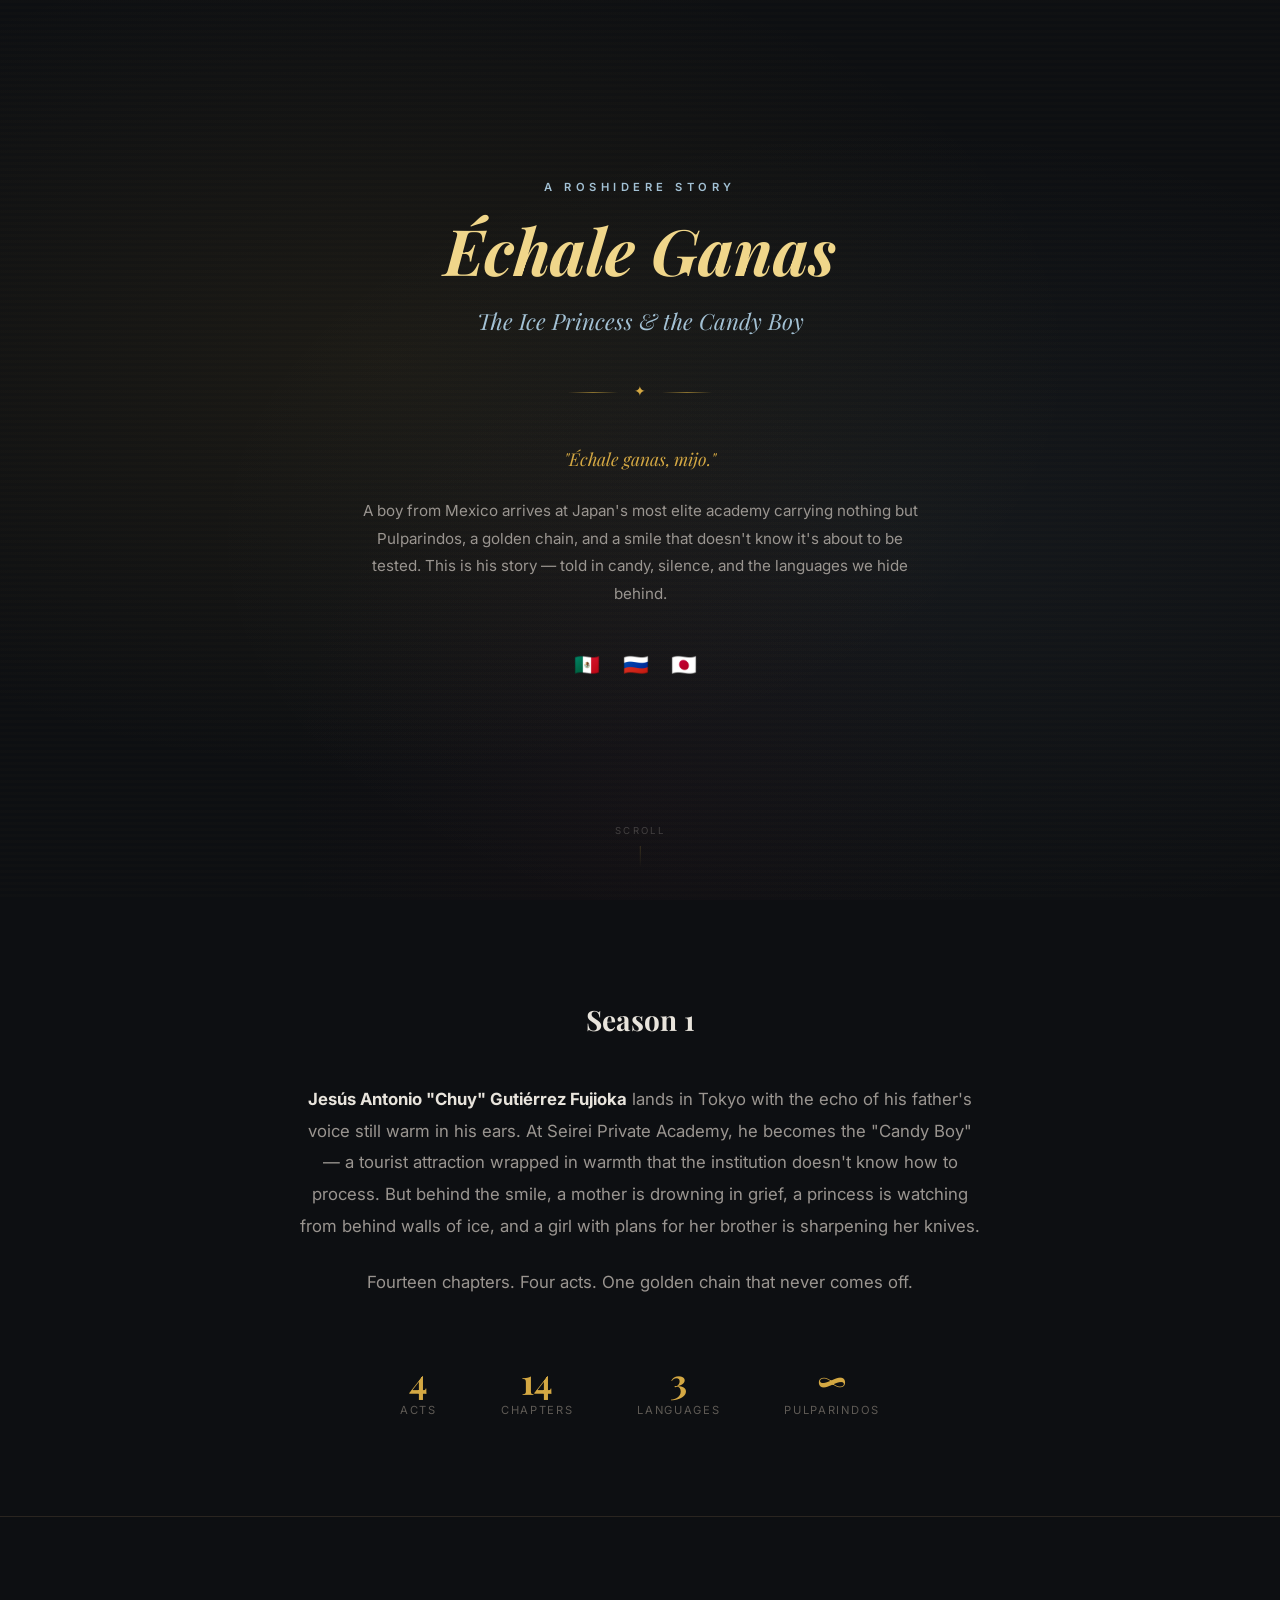
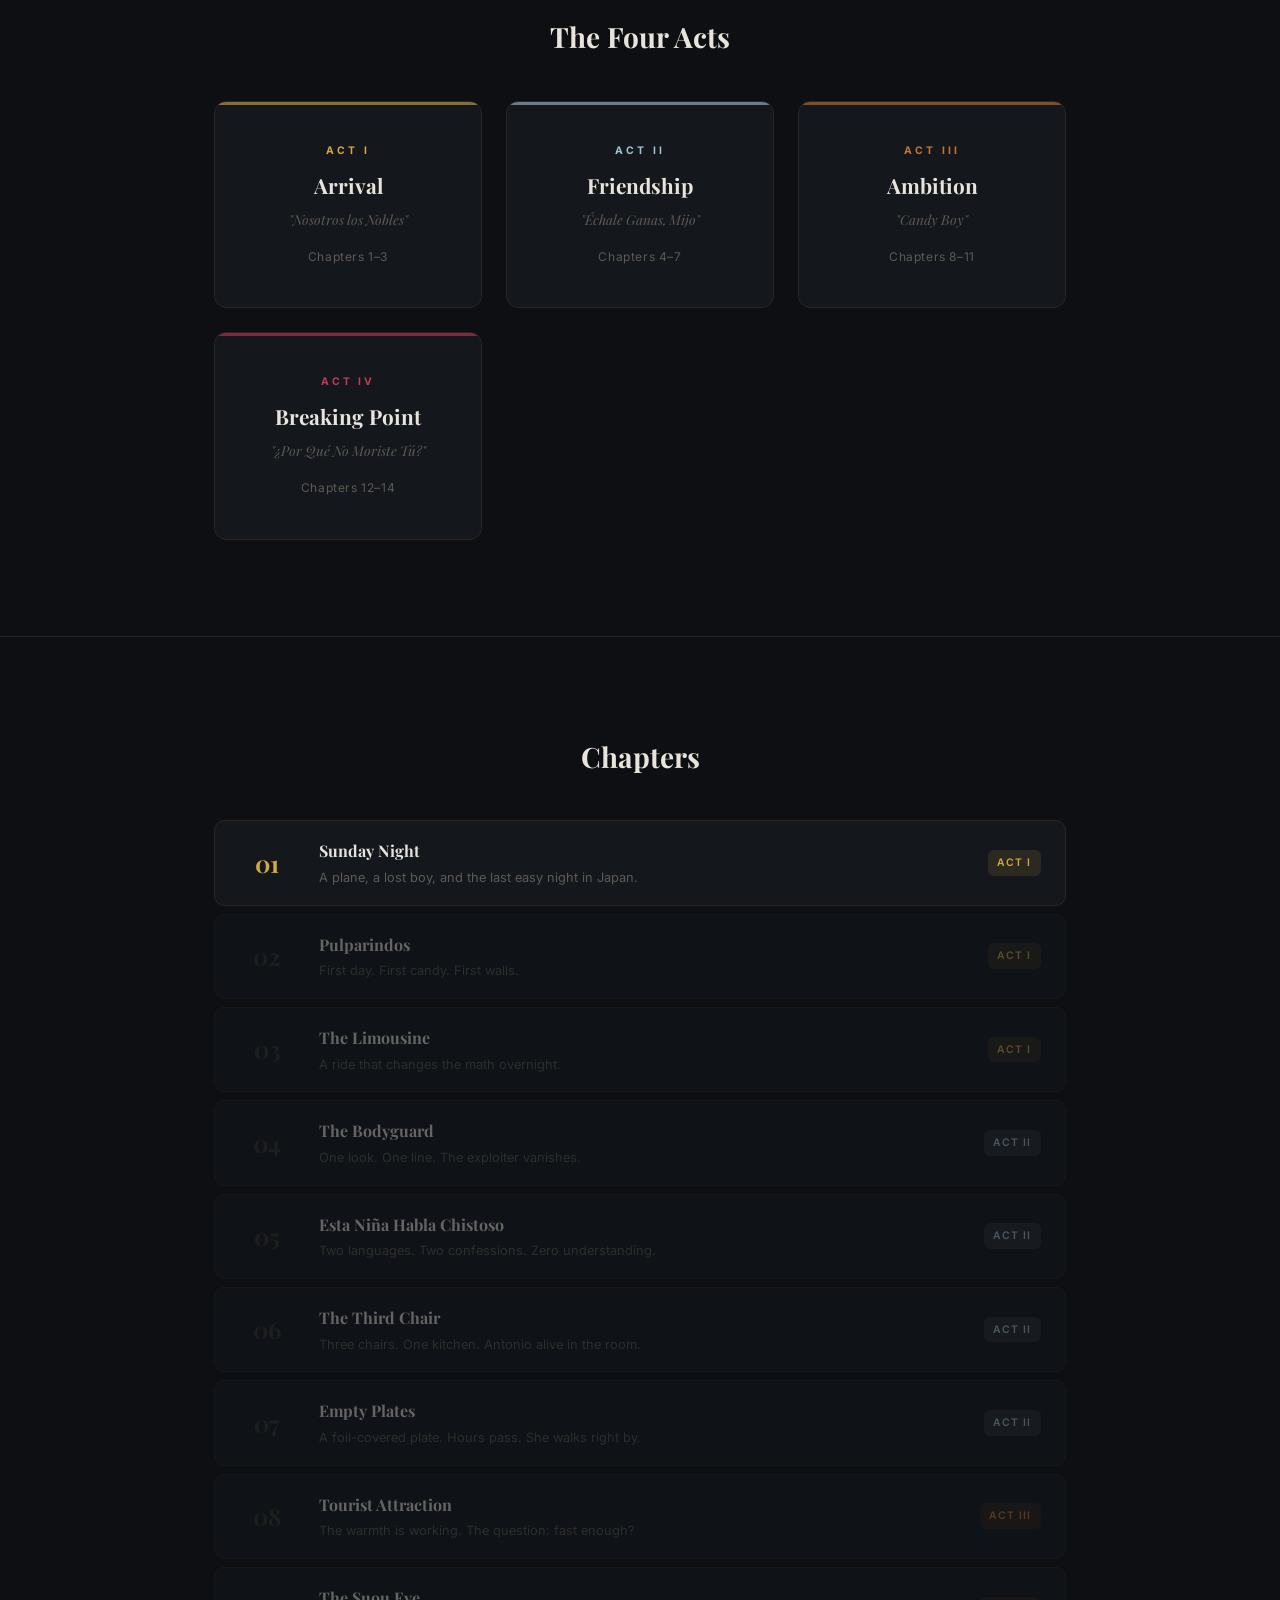
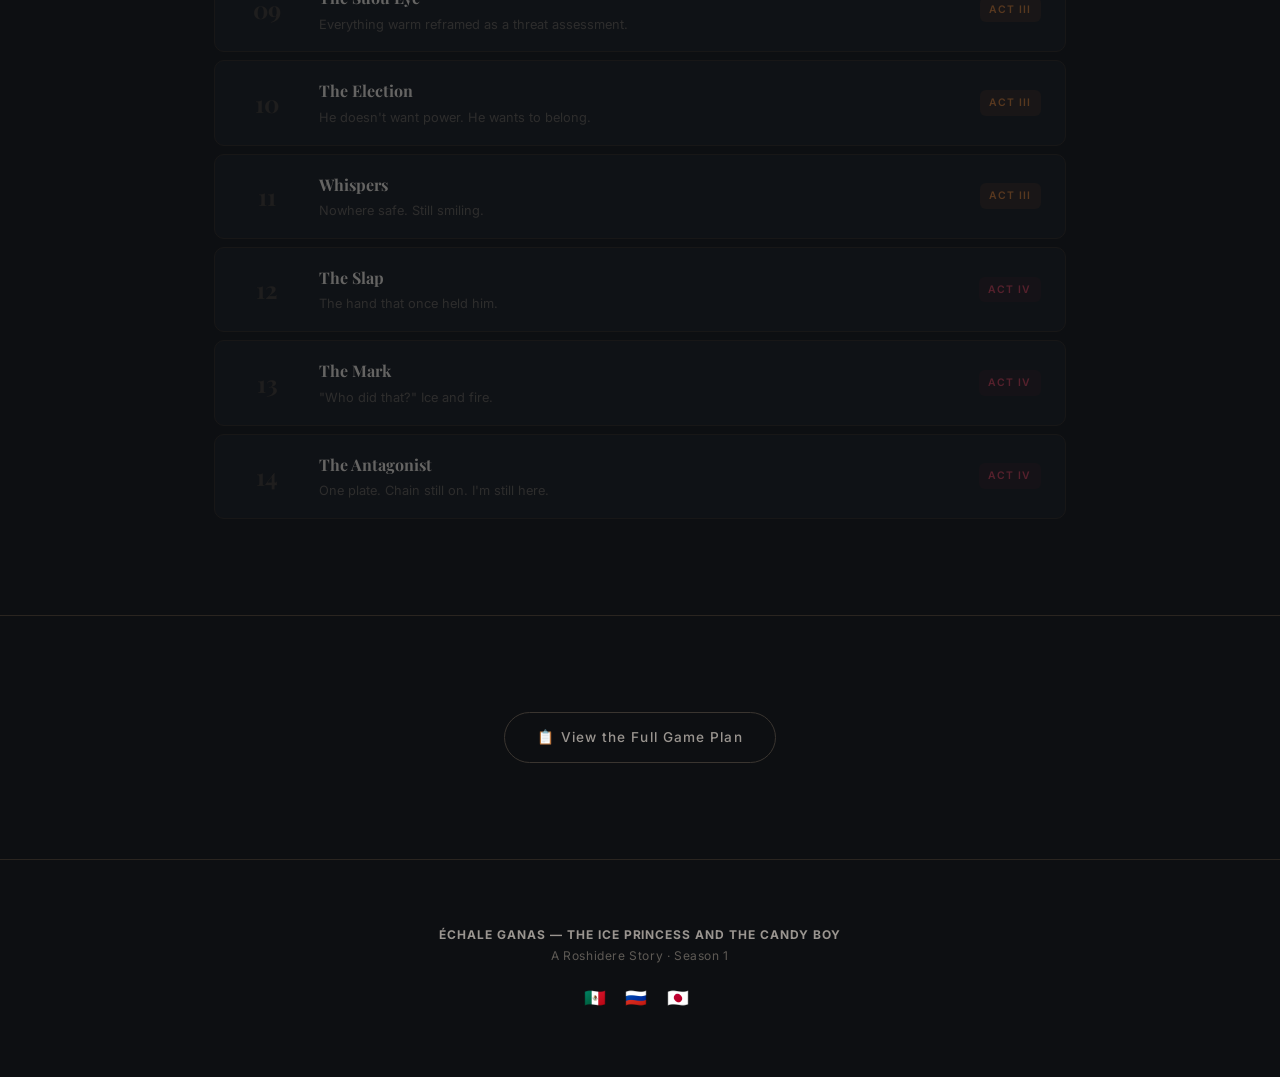
==== commit bfd22b69: "Fix Chuy's full name to Jesús Antonio Gutiérrez Fujioka across all files Agent-Logs-Url: https://git" ====
--- a/index.html
+++ b/index.html
@@ -508,7 +508,7 @@
     <div class="container">
       <h2 class="section-title">Season 1</h2>
       <p class="synopsis__text">
-        <strong>Jesús "Chuy" Hernández Torres</strong> lands in Tokyo with the echo of his
+        <strong>Jesús Antonio "Chuy" Gutiérrez Fujioka</strong> lands in Tokyo with the echo of his
         father's voice still warm in his ears. At Seirei Private Academy, he becomes the
         "Candy Boy" — a tourist attraction wrapped in warmth that the institution doesn't
         know how to process. But behind the smile, a mother is drowning in grief, a princess
--- a/styles.css
+++ b/styles.css
@@ -1,6 +1,6 @@
 /* ═══════════════════════════════════════════════════════════
-   ROSHIDERE — THE ICE PRINCESS AND THE CANDY BOY
-   Season 1 Game Plan · Design System
+   ÉCHALE GANAS — THE ICE PRINCESS AND THE CANDY BOY
+   A Roshidere Story · Season 1 Design System
    ═══════════════════════════════════════════════════════════ */
 
 /* ─── Design Tokens ─────────────────────────────────────── */
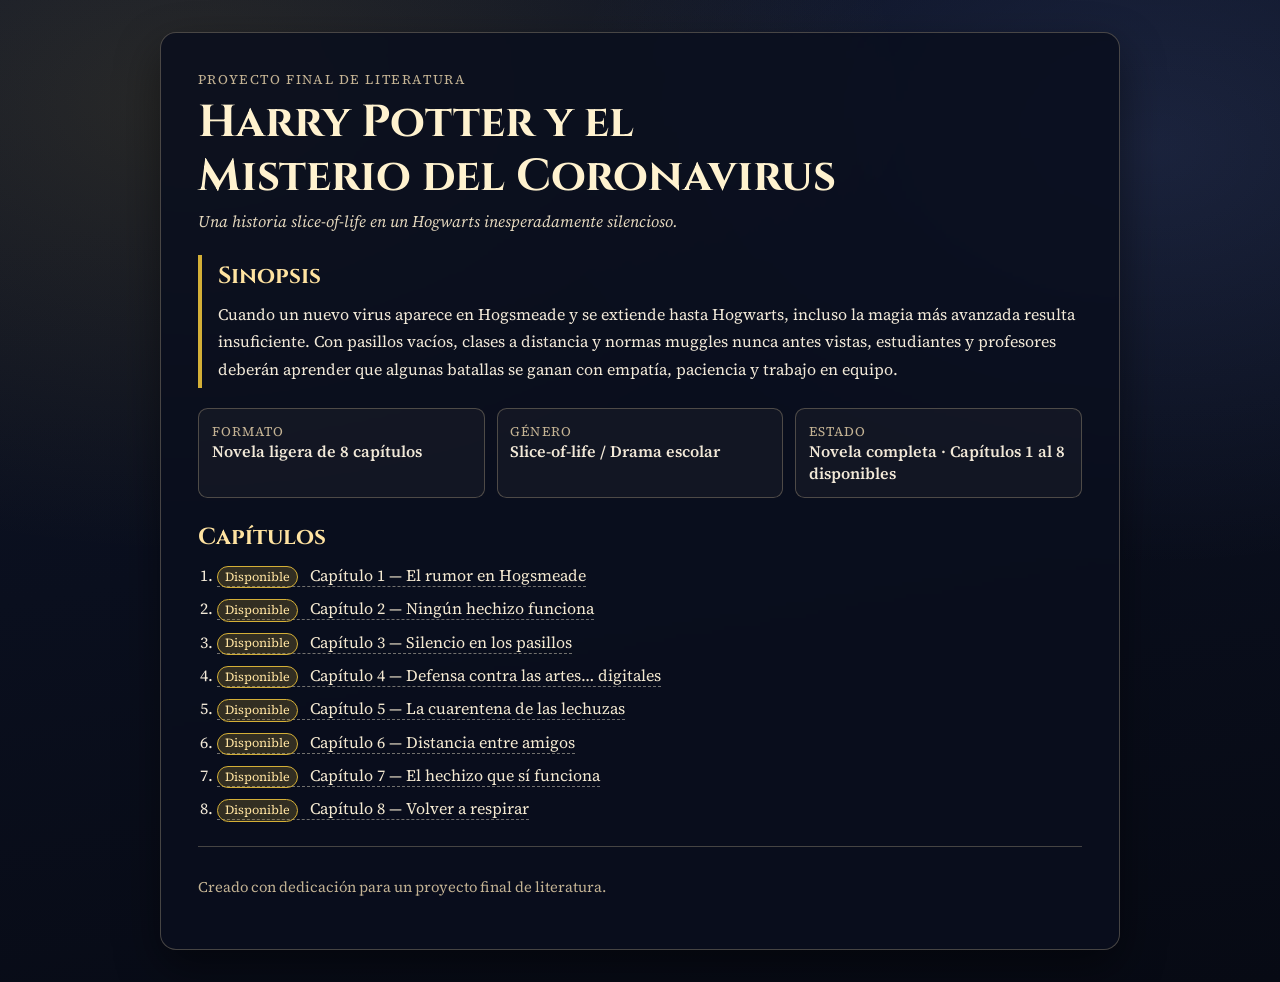
==== commit d22c6432: "Add final chapter 8 with closing design and full index availability" ====
--- a/index.html
+++ b/index.html
@@ -1,782 +1,69 @@
-<!DOCTYPE html>
-<html lang="en">
-<head>
-  <meta charset="UTF-8" />
-  <meta name="viewport" content="width=device-width, initial-scale=1.0" />
-  <title>Échale Ganas — The Ice Princess and the Candy Boy</title>
-  <link rel="preconnect" href="https://fonts.googleapis.com" />
-  <link rel="preconnect" href="https://fonts.gstatic.com" crossorigin />
-  <link href="https://fonts.googleapis.com/css2?family=Playfair+Display:ital,wght@0,400;0,700;1,400&family=Inter:wght@300;400;500;600;700&family=Noto+Serif+JP:wght@400;700&display=swap" rel="stylesheet" />
-  <link rel="stylesheet" href="styles.css" />
-  <style>
-    /* ═══════════════════════════════════════════════════════
-       INDEX — Story Hub Styles
-       ═══════════════════════════════════════════════════════ */
+<!doctype html>
+<html lang="es">
+  <head>
+    <meta charset="UTF-8" />
+    <meta name="viewport" content="width=device-width, initial-scale=1.0" />
+    <title>Harry Potter y el Misterio del Coronavirus</title>
+    <meta
+      name="description"
+      content="Portada oficial de la novela ligera Harry Potter y el Misterio del Coronavirus."
+    />
+    <link rel="preconnect" href="https://fonts.googleapis.com" />
+    <link rel="preconnect" href="https://fonts.gstatic.com" crossorigin />
+    <link
+      href="https://fonts.googleapis.com/css2?family=Cinzel:wght@500;700&family=Source+Serif+4:opsz,wght@8..60,400;8..60,600&display=swap"
+      rel="stylesheet"
+    />
+    <link rel="stylesheet" href="styles.css" />
+  </head>
+  <body>
+    <main class="cover" aria-labelledby="titulo-novela">
+      <p class="cover__series">Proyecto Final de Literatura</p>
+      <h1 id="titulo-novela">Harry Potter y el Misterio del Coronavirus</h1>
+      <p class="cover__tagline">Una historia slice-of-life en un Hogwarts inesperadamente silencioso.</p>
 
-    /* Hub Hero — cinematic intro */
-    .hub-hero {
-      position: relative;
-      min-height: 100vh;
-      display: flex;
-      align-items: center;
-      justify-content: center;
-      text-align: center;
-      background:
-        radial-gradient(ellipse at 30% 40%, rgba(212, 168, 67, 0.07) 0%, transparent 55%),
-        radial-gradient(ellipse at 70% 60%, rgba(163, 193, 212, 0.05) 0%, transparent 55%),
-        radial-gradient(ellipse at 50% 90%, rgba(139, 32, 53, 0.04) 0%, transparent 40%),
-        var(--bg-dark);
-      overflow: hidden;
-    }
+      <section class="synopsis" aria-labelledby="sinopsis-title">
+        <h2 id="sinopsis-title">Sinopsis</h2>
+        <p>
+          Cuando un nuevo virus aparece en Hogsmeade y se extiende hasta Hogwarts, incluso la magia
+          más avanzada resulta insuficiente. Con pasillos vacíos, clases a distancia y normas muggles
+          nunca antes vistas, estudiantes y profesores deberán aprender que algunas batallas se ganan
+          con empatía, paciencia y trabajo en equipo.
+        </p>
+      </section>
 
-    .hub-hero__overlay {
-      position: absolute;
-      inset: 0;
-      background:
-        repeating-linear-gradient(
-          0deg,
-          transparent,
-          transparent 3px,
-          rgba(212, 168, 67, 0.01) 3px,
-          rgba(212, 168, 67, 0.01) 6px
-        );
-      pointer-events: none;
-    }
+      <section class="meta" aria-label="Información de la obra">
+        <div class="meta__item">
+          <span class="meta__label">Formato</span>
+          <span class="meta__value">Novela ligera de 8 capítulos</span>
+        </div>
+        <div class="meta__item">
+          <span class="meta__label">Género</span>
+          <span class="meta__value">Slice-of-life / Drama escolar</span>
+        </div>
+        <div class="meta__item">
+          <span class="meta__label">Estado</span>
+          <span class="meta__value">Novela completa · Capítulos 1 al 8 disponibles</span>
+        </div>
+      </section>
 
-    .hub-hero__content {
-      position: relative;
-      z-index: 1;
-      padding: var(--space-xl) var(--space-md);
-      max-width: 700px;
-    }
+      <nav class="chapter-nav" aria-label="Capítulos de la novela">
+        <h2>Capítulos</h2>
+        <ol>
+          <li><a href="capitulo1.html"><span class="pill">Disponible</span> Capítulo 1 — El rumor en Hogsmeade</a></li>
+          <li><a href="capitulo2.html"><span class="pill">Disponible</span> Capítulo 2 — Ningún hechizo funciona</a></li>
+          <li><a href="capitulo3.html"><span class="pill">Disponible</span> Capítulo 3 — Silencio en los pasillos</a></li>
+          <li><a href="capitulo4.html"><span class="pill">Disponible</span> Capítulo 4 — Defensa contra las artes… digitales</a></li>
+          <li><a href="capitulo5.html"><span class="pill">Disponible</span> Capítulo 5 — La cuarentena de las lechuzas</a></li>
+          <li><a href="capitulo6.html"><span class="pill">Disponible</span> Capítulo 6 — Distancia entre amigos</a></li>
+          <li><a href="capitulo7.html"><span class="pill">Disponible</span> Capítulo 7 — El hechizo que sí funciona</a></li>
+          <li><a href="capitulo8.html"><span class="pill">Disponible</span> Capítulo 8 — Volver a respirar</a></li>
+        </ol>
+      </nav>
 
-    .hub-hero__label {
-      font-family: var(--font-body);
-      font-weight: 600;
-      font-size: 0.7rem;
-      letter-spacing: 0.4em;
-      text-transform: uppercase;
-      color: var(--frost);
-      margin-bottom: var(--space-sm);
-    }
-
-    .hub-hero__title {
-      font-family: var(--font-display);
-      font-size: clamp(2.2rem, 5.5vw, 4rem);
-      font-weight: 700;
-      line-height: 1.15;
-      color: var(--text-primary);
-      margin-bottom: var(--space-sm);
-    }
-
-    .hub-hero__title em {
-      font-style: italic;
-      color: var(--gold-light);
-    }
-
-    .hub-hero__subtitle {
-      font-family: var(--font-display);
-      font-style: italic;
-      font-size: clamp(1rem, 2.5vw, 1.4rem);
-      color: var(--frost);
-      margin-bottom: var(--space-lg);
-    }
-
-    .hub-hero__divider {
-      display: flex;
-      align-items: center;
-      justify-content: center;
-      gap: var(--space-sm);
-      margin-bottom: var(--space-lg);
-    }
-
-    .hub-hero__divider::before,
-    .hub-hero__divider::after {
-      content: '';
-      width: 50px;
-      height: 1px;
-      background: linear-gradient(90deg, transparent, var(--gold-dim), transparent);
-    }
-
-    .hub-hero__divider span {
-      color: var(--gold);
-      font-size: 0.85rem;
-    }
-
-    .hub-hero__tagline {
-      font-family: var(--font-display);
-      font-style: italic;
-      font-size: 1.1rem;
-      color: var(--gold);
-      margin-bottom: var(--space-md);
-    }
-
-    .hub-hero__desc {
-      font-size: 0.95rem;
-      color: var(--text-secondary);
-      line-height: 1.8;
-      max-width: 560px;
-      margin: 0 auto var(--space-lg);
-    }
-
-    .hub-hero__flags {
-      font-size: 1.3rem;
-      letter-spacing: 0.4em;
-      margin-bottom: var(--space-lg);
-    }
-
-    .hub-hero__scroll {
-      position: absolute;
-      bottom: 2rem;
-      left: 50%;
-      transform: translateX(-50%);
-      display: flex;
-      flex-direction: column;
-      align-items: center;
-      gap: 0.4rem;
-      opacity: 0.35;
-      animation: pulse-fade 2.5s ease-in-out infinite;
-    }
-
-    .hub-hero__scroll span {
-      font-size: 0.6rem;
-      letter-spacing: 0.25em;
-      text-transform: uppercase;
-      color: var(--text-secondary);
-    }
-
-    .hub-hero__scroll-line {
-      width: 1px;
-      height: 22px;
-      background: linear-gradient(180deg, var(--gold-dim), transparent);
-    }
-
-    /* Synopsis strip */
-    .synopsis {
-      padding: var(--space-2xl) 0;
-      border-bottom: 1px solid var(--border-subtle);
-      text-align: center;
-    }
-
-    .synopsis__text {
-      font-size: 1.05rem;
-      color: var(--text-secondary);
-      line-height: 1.9;
-      max-width: 680px;
-      margin: 0 auto var(--space-md);
-    }
-
-    .synopsis__text strong {
-      color: var(--text-primary);
-    }
-
-    .synopsis__stats {
-      display: flex;
-      justify-content: center;
-      gap: var(--space-xl);
-      margin-top: var(--space-xl);
-      flex-wrap: wrap;
-    }
-
-    .synopsis__stat {
-      display: flex;
-      flex-direction: column;
-      align-items: center;
-      gap: 0.2rem;
-    }
-
-    .synopsis__stat-num {
-      font-family: var(--font-display);
-      font-size: 2.2rem;
-      font-weight: 700;
-      color: var(--gold);
-      line-height: 1;
-    }
-
-    .synopsis__stat-label {
-      font-size: 0.7rem;
-      letter-spacing: 0.15em;
-      text-transform: uppercase;
-      color: var(--text-muted);
-    }
-
-    /* Act cards */
-    .acts {
-      padding: var(--space-2xl) 0;
-      border-bottom: 1px solid var(--border-subtle);
-    }
-
-    .acts__grid {
-      display: grid;
-      grid-template-columns: repeat(auto-fit, minmax(200px, 1fr));
-      gap: var(--space-md);
-      margin-top: var(--space-lg);
-    }
-
-    .act-card {
-      background: var(--bg-card);
-      border: 1px solid var(--border-subtle);
-      border-radius: 12px;
-      padding: var(--space-lg) var(--space-md);
-      text-align: center;
-      transition: all var(--duration) var(--ease-out);
-      position: relative;
-      overflow: hidden;
-    }
-
-    .act-card::before {
-      content: '';
-      position: absolute;
-      top: 0;
-      left: 0;
-      right: 0;
-      height: 3px;
-      opacity: 0.6;
-    }
-
-    .act-card:hover {
-      transform: translateY(-3px);
-      background: var(--bg-card-hover);
-    }
-
-    .act-card--one::before   { background: var(--gold); }
-    .act-card--two::before   { background: var(--frost); }
-    .act-card--three::before { background: var(--amber); }
-    .act-card--four::before  { background: var(--crimson-light); }
-
-    .act-card--one:hover   { border-color: rgba(212, 168, 67, 0.3); }
-    .act-card--two:hover   { border-color: rgba(163, 193, 212, 0.3); }
-    .act-card--three:hover { border-color: rgba(200, 117, 51, 0.3); }
-    .act-card--four:hover  { border-color: rgba(139, 32, 53, 0.3); }
-
-    .act-card__number {
-      font-family: var(--font-body);
-      font-weight: 700;
-      font-size: 0.65rem;
-      letter-spacing: 0.3em;
-      text-transform: uppercase;
-      margin-bottom: var(--space-xs);
-    }
-
-    .act-card--one .act-card__number   { color: var(--gold); }
-    .act-card--two .act-card__number   { color: var(--frost); }
-    .act-card--three .act-card__number { color: var(--amber); }
-    .act-card--four .act-card__number  { color: var(--crimson-light); }
-
-    .act-card__title {
-      font-family: var(--font-display);
-      font-size: 1.3rem;
-      font-weight: 700;
-      color: var(--text-primary);
-      margin-bottom: 0.3rem;
-    }
-
-    .act-card__subtitle {
-      font-family: var(--font-display);
-      font-style: italic;
-      font-size: 0.85rem;
-      color: var(--text-muted);
-      margin-bottom: var(--space-sm);
-    }
-
-    .act-card__chapters {
-      font-size: 0.75rem;
-      color: var(--text-muted);
-      letter-spacing: 0.05em;
-    }
-
-    /* Chapter index */
-    .chapters-index {
-      padding: var(--space-2xl) 0;
-      border-bottom: 1px solid var(--border-subtle);
-    }
-
-    .chapters-index__list {
-      list-style: none;
-      padding: 0;
-      margin-top: var(--space-lg);
-      display: flex;
-      flex-direction: column;
-      gap: var(--space-xs);
-    }
-
-    .chapter-link {
-      display: grid;
-      grid-template-columns: 3.5rem 1fr auto;
-      align-items: center;
-      gap: var(--space-md);
-      padding: var(--space-sm) var(--space-md);
-      background: var(--bg-card);
-      border: 1px solid var(--border-subtle);
-      border-radius: 10px;
-      text-decoration: none;
-      color: var(--text-primary);
-      transition: all var(--duration) var(--ease-out);
-    }
-
-    .chapter-link:hover {
-      background: var(--bg-card-hover);
-      transform: translateX(4px);
-      border-color: var(--border-accent);
-      color: var(--text-primary);
-    }
-
-    .chapter-link--active:hover {
-      border-color: var(--gold);
-    }
-
-    .chapter-link--locked {
-      opacity: 0.4;
-      pointer-events: none;
-    }
-
-    .chapter-link__num {
-      font-family: var(--font-display);
-      font-size: 1.5rem;
-      font-weight: 700;
-      color: var(--border-accent);
-      text-align: center;
-    }
-
-    .chapter-link--active .chapter-link__num {
-      color: var(--gold);
-    }
-
-    .chapter-link__info {
-      min-width: 0;
-    }
-
-    .chapter-link__title {
-      font-family: var(--font-display);
-      font-size: 1rem;
-      font-weight: 700;
-      margin-bottom: 0.15rem;
-    }
-
-    .chapter-link__teaser {
-      font-size: 0.8rem;
-      color: var(--text-muted);
-      white-space: nowrap;
-      overflow: hidden;
-      text-overflow: ellipsis;
-    }
-
-    .chapter-link__act-tag {
-      font-size: 0.65rem;
-      font-weight: 600;
-      letter-spacing: 0.1em;
-      text-transform: uppercase;
-      padding: 0.25rem 0.6rem;
-      border-radius: 6px;
-      white-space: nowrap;
-    }
-
-    .act-tag--one   { background: rgba(212, 168, 67, 0.12); color: var(--gold); }
-    .act-tag--two   { background: rgba(163, 193, 212, 0.12); color: var(--frost); }
-    .act-tag--three { background: rgba(200, 117, 51, 0.12); color: var(--amber); }
-    .act-tag--four  { background: rgba(139, 32, 53, 0.12); color: var(--crimson-light); }
-
-    .chapter-link__status {
-      font-size: 0.65rem;
-      font-weight: 500;
-      letter-spacing: 0.1em;
-      text-transform: uppercase;
-      color: var(--text-muted);
-      white-space: nowrap;
-    }
-
-    .chapter-link--active .chapter-link__status {
-      color: var(--gold);
-    }
-
-    /* Game Plan link */
-    .game-plan-link {
-      padding: var(--space-2xl) 0;
-      text-align: center;
-    }
-
-    .game-plan-link__btn {
-      display: inline-flex;
-      align-items: center;
-      gap: var(--space-sm);
-      padding: 0.8rem 2rem;
-      border: 1px solid var(--border-accent);
-      border-radius: 100px;
-      font-family: var(--font-body);
-      font-size: 0.85rem;
-      font-weight: 500;
-      letter-spacing: 0.08em;
-      color: var(--text-secondary);
-      text-decoration: none;
-      transition: all var(--duration) var(--ease-out);
-    }
-
-    .game-plan-link__btn:hover {
-      border-color: var(--gold);
-      color: var(--gold);
-      background: rgba(212, 168, 67, 0.05);
-    }
-
-    /* Hub footer */
-    .hub-footer {
-      padding: var(--space-xl) 0;
-      text-align: center;
-      border-top: 1px solid var(--border-subtle);
-    }
-
-    .hub-footer__text {
-      font-size: 0.75rem;
-      color: var(--text-muted);
-      line-height: 1.8;
-      letter-spacing: 0.05em;
-    }
-
-    .hub-footer__text strong {
-      color: var(--text-secondary);
-      letter-spacing: 0.08em;
-    }
-
-    .hub-footer__flags {
-      margin-top: var(--space-sm);
-      font-size: 1.1rem;
-      letter-spacing: 0.4em;
-    }
-
-    /* Responsive */
-    @media (max-width: 768px) {
-      .acts__grid {
-        grid-template-columns: repeat(2, 1fr);
-      }
-
-      .chapter-link {
-        grid-template-columns: 2.5rem 1fr;
-        gap: var(--space-sm);
-      }
-
-      .chapter-link__act-tag {
-        display: none;
-      }
-
-      .chapter-link__teaser {
-        white-space: normal;
-      }
-    }
-
-    @media (max-width: 480px) {
-      .acts__grid {
-        grid-template-columns: 1fr;
-      }
-
-      .synopsis__stats {
-        gap: var(--space-lg);
-      }
-    }
-  </style>
-</head>
-<body>
-
-  <!-- ═══════════════════════════════════════════════════════ -->
-  <!--  HERO                                                  -->
-  <!-- ═══════════════════════════════════════════════════════ -->
-  <header class="hub-hero">
-    <div class="hub-hero__overlay"></div>
-    <div class="hub-hero__content">
-      <p class="hub-hero__label">A Roshidere Story</p>
-      <h1 class="hub-hero__title"><em>Échale Ganas</em></h1>
-      <p class="hub-hero__subtitle">The Ice Princess &amp; the Candy Boy</p>
-      <div class="hub-hero__divider">
-        <span>✦</span>
-      </div>
-      <p class="hub-hero__tagline">"Échale ganas, mijo."</p>
-      <p class="hub-hero__desc">
-        A boy from Mexico arrives at Japan's most elite academy carrying nothing but
-        Pulparindos, a golden chain, and a smile that doesn't know it's about to be tested.
-        This is his story — told in candy, silence, and the languages we hide behind.
-      </p>
-      <p class="hub-hero__flags">🇲🇽 🇷🇺 🇯🇵</p>
-    </div>
-    <div class="hub-hero__scroll" aria-hidden="true">
-      <span>scroll</span>
-      <div class="hub-hero__scroll-line"></div>
-    </div>
-  </header>
-
-  <!-- ═══════════════════════════════════════════════════════ -->
-  <!--  SYNOPSIS                                              -->
-  <!-- ═══════════════════════════════════════════════════════ -->
-  <section class="synopsis" id="synopsis">
-    <div class="container">
-      <h2 class="section-title">Season 1</h2>
-      <p class="synopsis__text">
-        <strong>Jesús Antonio "Chuy" Gutiérrez Fujioka</strong> lands in Tokyo with the echo of his
-        father's voice still warm in his ears. At Seirei Private Academy, he becomes the
-        "Candy Boy" — a tourist attraction wrapped in warmth that the institution doesn't
-        know how to process. But behind the smile, a mother is drowning in grief, a princess
-        is watching from behind walls of ice, and a girl with plans for her brother is sharpening
-        her knives.
-      </p>
-      <p class="synopsis__text">
-        Fourteen chapters. Four acts. One golden chain that never comes off.
-      </p>
-      <div class="synopsis__stats">
-        <div class="synopsis__stat">
-          <span class="synopsis__stat-num">4</span>
-          <span class="synopsis__stat-label">Acts</span>
-        </div>
-        <div class="synopsis__stat">
-          <span class="synopsis__stat-num">14</span>
-          <span class="synopsis__stat-label">Chapters</span>
-        </div>
-        <div class="synopsis__stat">
-          <span class="synopsis__stat-num">3</span>
-          <span class="synopsis__stat-label">Languages</span>
-        </div>
-        <div class="synopsis__stat">
-          <span class="synopsis__stat-num">∞</span>
-          <span class="synopsis__stat-label">Pulparindos</span>
-        </div>
-      </div>
-    </div>
-  </section>
-
-  <!-- ═══════════════════════════════════════════════════════ -->
-  <!--  ACTS OVERVIEW                                         -->
-  <!-- ═══════════════════════════════════════════════════════ -->
-  <section class="acts" id="acts">
-    <div class="container">
-      <h2 class="section-title">The Four Acts</h2>
-      <div class="acts__grid">
-        <div class="act-card act-card--one">
-          <div class="act-card__number">Act I</div>
-          <h3 class="act-card__title">Arrival</h3>
-          <p class="act-card__subtitle">"Nosotros los Nobles"</p>
-          <p class="act-card__chapters">Chapters 1–3</p>
-        </div>
-        <div class="act-card act-card--two">
-          <div class="act-card__number">Act II</div>
-          <h3 class="act-card__title">Friendship</h3>
-          <p class="act-card__subtitle">"Échale Ganas, Mijo"</p>
-          <p class="act-card__chapters">Chapters 4–7</p>
-        </div>
-        <div class="act-card act-card--three">
-          <div class="act-card__number">Act III</div>
-          <h3 class="act-card__title">Ambition</h3>
-          <p class="act-card__subtitle">"Candy Boy"</p>
-          <p class="act-card__chapters">Chapters 8–11</p>
-        </div>
-        <div class="act-card act-card--four">
-          <div class="act-card__number">Act IV</div>
-          <h3 class="act-card__title">Breaking Point</h3>
-          <p class="act-card__subtitle">"¿Por Qué No Moriste Tú?"</p>
-          <p class="act-card__chapters">Chapters 12–14</p>
-        </div>
-      </div>
-    </div>
-  </section>
-
-  <!-- ═══════════════════════════════════════════════════════ -->
-  <!--  CHAPTER INDEX                                         -->
-  <!-- ═══════════════════════════════════════════════════════ -->
-  <section class="chapters-index" id="chapters">
-    <div class="container">
-      <h2 class="section-title">Chapters</h2>
-      <ul class="chapters-index__list">
-
-        <!-- Ch 1 — ACTIVE -->
-        <li>
-          <a href="chapter-1.html" class="chapter-link chapter-link--active">
-            <span class="chapter-link__num">01</span>
-            <div class="chapter-link__info">
-              <div class="chapter-link__title">Sunday Night</div>
-              <div class="chapter-link__teaser">A plane, a lost boy, and the last easy night in Japan.</div>
-            </div>
-            <span class="chapter-link__act-tag act-tag--one">Act I</span>
-          </a>
-        </li>
-
-        <!-- Ch 2 — LOCKED -->
-        <li>
-          <div class="chapter-link chapter-link--locked">
-            <span class="chapter-link__num">02</span>
-            <div class="chapter-link__info">
-              <div class="chapter-link__title">Pulparindos</div>
-              <div class="chapter-link__teaser">First day. First candy. First walls.</div>
-            </div>
-            <span class="chapter-link__act-tag act-tag--one">Act I</span>
-          </div>
-        </li>
-
-        <!-- Ch 3 -->
-        <li>
-          <div class="chapter-link chapter-link--locked">
-            <span class="chapter-link__num">03</span>
-            <div class="chapter-link__info">
-              <div class="chapter-link__title">The Limousine</div>
-              <div class="chapter-link__teaser">A ride that changes the math overnight.</div>
-            </div>
-            <span class="chapter-link__act-tag act-tag--one">Act I</span>
-          </div>
-        </li>
-
-        <!-- Ch 4 -->
-        <li>
-          <div class="chapter-link chapter-link--locked">
-            <span class="chapter-link__num">04</span>
-            <div class="chapter-link__info">
-              <div class="chapter-link__title">The Bodyguard</div>
-              <div class="chapter-link__teaser">One look. One line. The exploiter vanishes.</div>
-            </div>
-            <span class="chapter-link__act-tag act-tag--two">Act II</span>
-          </div>
-        </li>
-
-        <!-- Ch 5 -->
-        <li>
-          <div class="chapter-link chapter-link--locked">
-            <span class="chapter-link__num">05</span>
-            <div class="chapter-link__info">
-              <div class="chapter-link__title">Esta Niña Habla Chistoso</div>
-              <div class="chapter-link__teaser">Two languages. Two confessions. Zero understanding.</div>
-            </div>
-            <span class="chapter-link__act-tag act-tag--two">Act II</span>
-          </div>
-        </li>
-
-        <!-- Ch 6 -->
-        <li>
-          <div class="chapter-link chapter-link--locked">
-            <span class="chapter-link__num">06</span>
-            <div class="chapter-link__info">
-              <div class="chapter-link__title">The Third Chair</div>
-              <div class="chapter-link__teaser">Three chairs. One kitchen. Antonio alive in the room.</div>
-            </div>
-            <span class="chapter-link__act-tag act-tag--two">Act II</span>
-          </div>
-        </li>
-
-        <!-- Ch 7 -->
-        <li>
-          <div class="chapter-link chapter-link--locked">
-            <span class="chapter-link__num">07</span>
-            <div class="chapter-link__info">
-              <div class="chapter-link__title">Empty Plates</div>
-              <div class="chapter-link__teaser">A foil-covered plate. Hours pass. She walks right by.</div>
-            </div>
-            <span class="chapter-link__act-tag act-tag--two">Act II</span>
-          </div>
-        </li>
-
-        <!-- Ch 8 -->
-        <li>
-          <div class="chapter-link chapter-link--locked">
-            <span class="chapter-link__num">08</span>
-            <div class="chapter-link__info">
-              <div class="chapter-link__title">Tourist Attraction</div>
-              <div class="chapter-link__teaser">The warmth is working. The question: fast enough?</div>
-            </div>
-            <span class="chapter-link__act-tag act-tag--three">Act III</span>
-          </div>
-        </li>
-
-        <!-- Ch 9 -->
-        <li>
-          <div class="chapter-link chapter-link--locked">
-            <span class="chapter-link__num">09</span>
-            <div class="chapter-link__info">
-              <div class="chapter-link__title">The Suou Eye</div>
-              <div class="chapter-link__teaser">Everything warm reframed as a threat assessment.</div>
-            </div>
-            <span class="chapter-link__act-tag act-tag--three">Act III</span>
-          </div>
-        </li>
-
-        <!-- Ch 10 -->
-        <li>
-          <div class="chapter-link chapter-link--locked">
-            <span class="chapter-link__num">10</span>
-            <div class="chapter-link__info">
-              <div class="chapter-link__title">The Election</div>
-              <div class="chapter-link__teaser">He doesn't want power. He wants to belong.</div>
-            </div>
-            <span class="chapter-link__act-tag act-tag--three">Act III</span>
-          </div>
-        </li>
-
-        <!-- Ch 11 -->
-        <li>
-          <div class="chapter-link chapter-link--locked">
-            <span class="chapter-link__num">11</span>
-            <div class="chapter-link__info">
-              <div class="chapter-link__title">Whispers</div>
-              <div class="chapter-link__teaser">Nowhere safe. Still smiling.</div>
-            </div>
-            <span class="chapter-link__act-tag act-tag--three">Act III</span>
-          </div>
-        </li>
-
-        <!-- Ch 12 -->
-        <li>
-          <div class="chapter-link chapter-link--locked">
-            <span class="chapter-link__num">12</span>
-            <div class="chapter-link__info">
-              <div class="chapter-link__title">The Slap</div>
-              <div class="chapter-link__teaser">The hand that once held him.</div>
-            </div>
-            <span class="chapter-link__act-tag act-tag--four">Act IV</span>
-          </div>
-        </li>
-
-        <!-- Ch 13 -->
-        <li>
-          <div class="chapter-link chapter-link--locked">
-            <span class="chapter-link__num">13</span>
-            <div class="chapter-link__info">
-              <div class="chapter-link__title">The Mark</div>
-              <div class="chapter-link__teaser">"Who did that?" Ice and fire.</div>
-            </div>
-            <span class="chapter-link__act-tag act-tag--four">Act IV</span>
-          </div>
-        </li>
-
-        <!-- Ch 14 -->
-        <li>
-          <div class="chapter-link chapter-link--locked">
-            <span class="chapter-link__num">14</span>
-            <div class="chapter-link__info">
-              <div class="chapter-link__title">The Antagonist</div>
-              <div class="chapter-link__teaser">One plate. Chain still on. I'm still here.</div>
-            </div>
-            <span class="chapter-link__act-tag act-tag--four">Act IV</span>
-          </div>
-        </li>
-
-      </ul>
-    </div>
-  </section>
-
-  <!-- ═══════════════════════════════════════════════════════ -->
-  <!--  GAME PLAN LINK                                        -->
-  <!-- ═══════════════════════════════════════════════════════ -->
-  <section class="game-plan-link">
-    <div class="container">
-      <a href="game-plan.html" class="game-plan-link__btn">
-        📋 View the Full Game Plan
-      </a>
-    </div>
-  </section>
-
-  <!-- ═══════════════════════════════════════════════════════ -->
-  <!--  FOOTER                                                -->
-  <!-- ═══════════════════════════════════════════════════════ -->
-  <footer class="hub-footer">
-    <div class="container">
-      <p class="hub-footer__text">
-        <strong>ÉCHALE GANAS — THE ICE PRINCESS AND THE CANDY BOY</strong><br />
-        A Roshidere Story · Season 1
-      </p>
-      <p class="hub-footer__flags">🇲🇽 🇷🇺 🇯🇵</p>
-    </div>
-  </footer>
-
-</body>
+      <footer>
+        <p>Creado con dedicación para un proyecto final de literatura.</p>
+      </footer>
+    </main>
+  </body>
 </html>
--- a/styles.css
+++ b/styles.css
@@ -1,895 +1,164 @@
-/* ═══════════════════════════════════════════════════════════
-   ÉCHALE GANAS — THE ICE PRINCESS AND THE CANDY BOY
-   A Roshidere Story · Season 1 Design System
-   ═══════════════════════════════════════════════════════════ */
-
-/* ─── Design Tokens ─────────────────────────────────────── */
 :root {
-  /* Warm palette — Chuy / Mexico */
-  --gold:          #d4a843;
-  --gold-light:    #f0d68a;
-  --gold-dim:      #8b7230;
-  --amber:         #c87533;
-  --terracotta:    #b85c38;
-
-  /* Cool palette — Alya / Seirei */
-  --ice:           #c8dce8;
-  --ice-light:     #e8f1f8;
-  --ice-dim:       #6a8fa8;
-  --silver:        #b8c4cc;
-  --frost:         #a3c1d4;
-
-  /* Antagonist palette — Yuki */
-  --crimson:       #8b2035;
-  --crimson-light: #c43b55;
-  --crimson-dim:   #5a1525;
-
-  /* Neutrals */
-  --bg-dark:       #0d0f12;
-  --bg-card:       #14171c;
-  --bg-card-hover: #1a1e25;
-  --text-primary:  #e8e4dc;
-  --text-secondary:#9a9590;
-  --text-muted:    #5e5a55;
-  --border-subtle: #2a2520;
-  --border-accent: #3a3530;
-
-  /* Typography */
-  --font-display:  'Playfair Display', Georgia, 'Noto Serif JP', serif;
-  --font-body:     'Inter', -apple-system, BlinkMacSystemFont, 'Segoe UI', sans-serif;
-  --font-jp:       'Noto Serif JP', serif;
-
-  /* Spacing */
-  --space-xs:  0.5rem;
-  --space-sm:  1rem;
-  --space-md:  1.5rem;
-  --space-lg:  2.5rem;
-  --space-xl:  4rem;
-  --space-2xl: 6rem;
-
-  /* Sizing */
-  --max-width: 900px;
-
-  /* Transitions */
-  --ease-out: cubic-bezier(0.25, 0.46, 0.45, 0.94);
-  --duration: 0.3s;
+  --bg-top: #0d1428;
+  --bg-bottom: #070a14;
+  --card: rgba(10, 15, 30, 0.86);
+  --text: #f2e9d8;
+  --muted: #c4b394;
+  --accent: #d4af37;
+  --accent-soft: rgba(212, 175, 55, 0.2);
+  --border: rgba(255, 232, 183, 0.25);
+  --shadow: 0 18px 45px rgba(0, 0, 0, 0.45);
 }
 
-/* ─── Reset & Base ──────────────────────────────────────── */
-*,
-*::before,
-*::after {
-  margin: 0;
-  padding: 0;
+* {
   box-sizing: border-box;
 }
 
-html {
-  scroll-behavior: smooth;
-  scroll-padding-top: 2rem;
-  font-size: 16px;
+body {
+  margin: 0;
+  min-height: 100vh;
+  font-family: "Source Serif 4", Georgia, serif;
+  color: var(--text);
+  background:
+    radial-gradient(1100px 700px at 15% 10%, rgba(212, 175, 55, 0.14), transparent 65%),
+    radial-gradient(1000px 700px at 90% 15%, rgba(141, 167, 255, 0.12), transparent 60%),
+    linear-gradient(170deg, var(--bg-top), var(--bg-bottom));
+  display: grid;
+  place-items: center;
+  padding: 2rem 1rem;
 }
 
-body {
-  font-family: var(--font-body);
-  background: var(--bg-dark);
-  color: var(--text-primary);
-  line-height: 1.7;
-  -webkit-font-smoothing: antialiased;
-  -moz-osx-font-smoothing: grayscale;
-  overflow-x: hidden;
+.cover {
+  width: min(960px, 96vw);
+  background: var(--card);
+  border: 1px solid var(--border);
+  border-radius: 1rem;
+  box-shadow: var(--shadow);
+  padding: clamp(1.2rem, 3vw, 2.3rem);
+  backdrop-filter: blur(2px);
 }
 
-.container {
-  max-width: var(--max-width);
-  margin: 0 auto;
-  padding: 0 var(--space-md);
+.cover__series {
+  margin: 0;
+  text-transform: uppercase;
+  letter-spacing: 0.12em;
+  color: var(--muted);
+  font-size: 0.83rem;
 }
 
-a {
-  color: var(--gold);
-  text-decoration: none;
-  transition: color var(--duration) var(--ease-out);
+h1,
+h2 {
+  font-family: "Cinzel", "Times New Roman", serif;
 }
 
-a:hover {
-  color: var(--gold-light);
+h1 {
+  margin: 0.5rem 0 0.45rem;
+  font-size: clamp(1.65rem, 4vw, 2.8rem);
+  line-height: 1.2;
+  color: #fff2cf;
+  text-wrap: balance;
 }
 
-/* ─── Selection ─────────────────────────────────────────── */
-::selection {
-  background: var(--gold);
-  color: var(--bg-dark);
-}
-
-/* ═══════════════════════════════════════════════════════════
-   HERO
-   ═══════════════════════════════════════════════════════════ */
-.hero {
-  position: relative;
-  min-height: 100vh;
-  display: flex;
-  align-items: center;
-  justify-content: center;
-  text-align: center;
-  background:
-    radial-gradient(ellipse at 20% 50%, rgba(212, 168, 67, 0.06) 0%, transparent 60%),
-    radial-gradient(ellipse at 80% 50%, rgba(163, 193, 212, 0.05) 0%, transparent 60%),
-    var(--bg-dark);
-  overflow: hidden;
-}
-
-.hero__overlay {
-  position: absolute;
-  inset: 0;
-  background:
-    repeating-linear-gradient(
-      0deg,
-      transparent,
-      transparent 2px,
-      rgba(212, 168, 67, 0.015) 2px,
-      rgba(212, 168, 67, 0.015) 4px
-    );
-  pointer-events: none;
-}
-
-.hero__content {
-  position: relative;
-  z-index: 1;
-  padding: var(--space-xl) var(--space-md);
-}
-
-.hero__subtitle {
-  font-family: var(--font-body);
-  font-weight: 600;
-  font-size: 0.75rem;
-  letter-spacing: 0.35em;
-  text-transform: uppercase;
-  color: var(--gold);
-  margin-bottom: var(--space-md);
-}
-
-.hero__title {
-  font-family: var(--font-display);
-  font-size: clamp(2.5rem, 6vw, 4.5rem);
-  font-weight: 700;
-  line-height: 1.15;
-  color: var(--text-primary);
-  margin-bottom: var(--space-lg);
-}
-
-.hero__divider {
-  display: flex;
-  align-items: center;
-  justify-content: center;
-  gap: var(--space-sm);
-  margin-bottom: var(--space-lg);
-}
-
-.hero__divider::before,
-.hero__divider::after {
-  content: '';
-  width: 60px;
-  height: 1px;
-  background: linear-gradient(90deg, transparent, var(--gold-dim), transparent);
-}
-
-.hero__icon {
-  color: var(--gold);
-  font-size: 0.9rem;
-}
-
-.hero__tagline {
-  font-family: var(--font-display);
-  font-style: italic;
-  font-size: 1.25rem;
-  color: var(--gold-light);
-  margin-bottom: var(--space-sm);
-}
-
-.hero__chapter-count {
-  font-size: 0.85rem;
-  color: var(--text-secondary);
-  letter-spacing: 0.05em;
-}
-
-.hero__scroll-hint {
-  position: absolute;
-  bottom: 2rem;
-  left: 50%;
-  transform: translateX(-50%);
-  display: flex;
-  flex-direction: column;
-  align-items: center;
-  gap: 0.5rem;
-  opacity: 0.4;
-  animation: pulse-fade 2.5s ease-in-out infinite;
-}
-
-.hero__scroll-hint span {
-  font-size: 0.65rem;
-  letter-spacing: 0.25em;
-  text-transform: uppercase;
-  color: var(--text-secondary);
-}
-
-.hero__scroll-arrow {
-  width: 1px;
-  height: 24px;
-  background: linear-gradient(180deg, var(--gold-dim), transparent);
-}
-
-@keyframes pulse-fade {
-  0%, 100% { opacity: 0.2; }
-  50%      { opacity: 0.6; }
-}
-
-/* ═══════════════════════════════════════════════════════════
-   OVERVIEW
-   ═══════════════════════════════════════════════════════════ */
-.overview {
-  padding: var(--space-2xl) 0;
-  border-bottom: 1px solid var(--border-subtle);
-}
-
-.section-title {
-  font-family: var(--font-display);
-  font-size: 1.75rem;
-  font-weight: 700;
-  color: var(--text-primary);
-  margin-bottom: var(--space-lg);
-  text-align: center;
-}
-
-.overview__text {
-  font-size: 1.05rem;
-  color: var(--text-secondary);
-  margin-bottom: var(--space-md);
-  text-align: center;
-  max-width: 720px;
-  margin-left: auto;
-  margin-right: auto;
-}
-
-.overview__text strong {
-  color: var(--text-primary);
-}
-
-.overview__stats {
-  display: flex;
-  justify-content: center;
-  gap: var(--space-xl);
-  margin-top: var(--space-xl);
-  flex-wrap: wrap;
-}
-
-.stat {
-  display: flex;
-  flex-direction: column;
-  align-items: center;
-  gap: 0.25rem;
-}
-
-.stat__number {
-  font-family: var(--font-display);
-  font-size: 2.5rem;
-  font-weight: 700;
-  color: var(--gold);
-  line-height: 1;
-}
-
-.stat__label {
-  font-size: 0.75rem;
-  letter-spacing: 0.15em;
-  text-transform: uppercase;
-  color: var(--text-muted);
-}
-
-/* ═══════════════════════════════════════════════════════════
-   CHARACTERS
-   ═══════════════════════════════════════════════════════════ */
-.characters {
-  padding: var(--space-2xl) 0;
-  border-bottom: 1px solid var(--border-subtle);
-}
-
-.character-grid {
-  display: grid;
-  grid-template-columns: repeat(auto-fit, minmax(280px, 1fr));
-  gap: var(--space-md);
-  margin-top: var(--space-lg);
-}
-
-.character-card {
-  background: var(--bg-card);
-  border: 1px solid var(--border-subtle);
-  border-radius: 12px;
-  padding: var(--space-lg) var(--space-md);
-  transition: all var(--duration) var(--ease-out);
-  position: relative;
-  overflow: hidden;
-}
-
-.character-card::before {
-  content: '';
-  position: absolute;
-  top: 0;
-  left: 0;
-  right: 0;
-  height: 3px;
-  background: var(--gold);
-  opacity: 0;
-  transition: opacity var(--duration) var(--ease-out);
-}
-
-.character-card:hover {
-  background: var(--bg-card-hover);
-  transform: translateY(-2px);
-  border-color: var(--border-accent);
-}
-
-.character-card:hover::before {
-  opacity: 1;
-}
-
-/* Card color variants */
-.character-card--chuy::before  { background: var(--gold); }
-.character-card--alya::before  { background: var(--frost); }
-.character-card--kuze::before  { background: var(--silver); }
-.character-card--masha::before { background: #e8a0b0; }
-.character-card--yuki::before  { background: var(--crimson-light); }
-.character-card--keiko::before { background: var(--amber); }
-
-.character-card--chuy:hover  { border-color: rgba(212, 168, 67, 0.3); }
-.character-card--alya:hover  { border-color: rgba(163, 193, 212, 0.3); }
-.character-card--kuze:hover  { border-color: rgba(184, 196, 204, 0.3); }
-.character-card--masha:hover { border-color: rgba(232, 160, 176, 0.3); }
-.character-card--yuki:hover  { border-color: rgba(196, 59, 85, 0.3); }
-.character-card--keiko:hover { border-color: rgba(200, 117, 51, 0.3); }
-
-.character-card__icon {
-  font-size: 1.5rem;
-  margin-bottom: var(--space-sm);
-}
-
-.character-card__name {
-  font-family: var(--font-display);
-  font-size: 1.1rem;
-  font-weight: 700;
-  color: var(--text-primary);
-  margin-bottom: 0.25rem;
-}
-
-.character-card__role {
-  font-size: 0.75rem;
-  font-weight: 600;
-  letter-spacing: 0.1em;
-  text-transform: uppercase;
-  color: var(--gold);
-  margin-bottom: var(--space-sm);
-}
-
-.character-card--alya .character-card__role  { color: var(--frost); }
-.character-card--kuze .character-card__role  { color: var(--silver); }
-.character-card--masha .character-card__role { color: #e8a0b0; }
-.character-card--yuki .character-card__role  { color: var(--crimson-light); }
-.character-card--keiko .character-card__role { color: var(--amber); }
-
-.character-card__desc {
-  font-size: 0.9rem;
-  color: var(--text-secondary);
-  line-height: 1.6;
-  margin-bottom: var(--space-sm);
-}
-
-.character-card__arc {
-  font-size: 0.8rem;
-  color: var(--text-muted);
-  border-top: 1px solid var(--border-subtle);
-  padding-top: var(--space-sm);
+.cover__tagline {
+  margin: 0 0 1.4rem;
+  color: #e5d8be;
   font-style: italic;
 }
 
-.arc-label {
-  font-style: normal;
-  font-weight: 600;
-  color: var(--text-secondary);
+.synopsis {
+  border-left: 4px solid var(--accent);
+  padding: 0.3rem 0 0.3rem 1rem;
+  margin-bottom: 1.3rem;
 }
 
-/* ═══════════════════════════════════════════════════════════
-   ACT SECTIONS
-   ═══════════════════════════════════════════════════════════ */
-.act {
-  padding: var(--space-2xl) 0 var(--space-xl);
-  border-bottom: 1px solid var(--border-subtle);
+.synopsis h2,
+.chapter-nav h2 {
+  margin: 0 0 0.6rem;
+  color: #ffe3a1;
+  font-size: clamp(1.1rem, 2.8vw, 1.45rem);
 }
 
-.act__header {
-  text-align: center;
-  margin-bottom: var(--space-2xl);
-  padding: var(--space-xl) 0;
-  position: relative;
-}
-
-.act__number {
-  display: inline-block;
-  font-family: var(--font-body);
-  font-weight: 700;
-  font-size: 0.7rem;
-  letter-spacing: 0.35em;
-  text-transform: uppercase;
-  padding: 0.4rem 1.2rem;
-  border-radius: 100px;
-  margin-bottom: var(--space-md);
-}
-
-.act__title {
-  font-family: var(--font-display);
-  font-size: clamp(2rem, 4vw, 3rem);
-  font-weight: 700;
-  letter-spacing: 0.08em;
-  color: var(--text-primary);
-  margin-bottom: var(--space-xs);
-}
-
-.act__subtitle {
-  font-family: var(--font-display);
-  font-style: italic;
-  font-size: 1.15rem;
-  margin-bottom: var(--space-md);
-}
-
-.act__summary {
-  font-size: 0.95rem;
-  color: var(--text-secondary);
-  max-width: 600px;
-  margin: 0 auto;
-}
-
-/* Act color theming */
-.act--one .act__number    { background: rgba(212, 168, 67, 0.15); color: var(--gold); }
-.act--one .act__subtitle  { color: var(--gold-light); }
-
-.act--two .act__number    { background: rgba(163, 193, 212, 0.15); color: var(--frost); }
-.act--two .act__subtitle  { color: var(--frost); }
-
-.act--three .act__number  { background: rgba(200, 117, 51, 0.15); color: var(--amber); }
-.act--three .act__subtitle { color: var(--amber); }
-
-.act--four .act__number   { background: rgba(139, 32, 53, 0.2); color: var(--crimson-light); }
-.act--four .act__subtitle { color: var(--crimson-light); }
-
-/* ═══════════════════════════════════════════════════════════
-   CHAPTERS
-   ═══════════════════════════════════════════════════════════ */
-.chapter {
-  display: grid;
-  grid-template-columns: auto 1fr;
-  gap: var(--space-lg);
-  margin-bottom: var(--space-2xl);
-  padding-bottom: var(--space-xl);
-  border-bottom: 1px solid var(--border-subtle);
-  position: relative;
-}
-
-.chapter:last-child {
-  border-bottom: none;
-  margin-bottom: 0;
-  padding-bottom: 0;
-}
-
-.chapter__number {
-  font-family: var(--font-display);
-  font-size: 3rem;
-  font-weight: 700;
-  line-height: 1;
-  color: var(--border-accent);
-  position: sticky;
-  top: 2rem;
-  align-self: start;
-  user-select: none;
-}
-
-.act--one .chapter__number   { color: rgba(212, 168, 67, 0.2); }
-.act--two .chapter__number   { color: rgba(163, 193, 212, 0.2); }
-.act--three .chapter__number { color: rgba(200, 117, 51, 0.2); }
-.act--four .chapter__number  { color: rgba(139, 32, 53, 0.25); }
-
-.chapter__body {
-  min-width: 0;
-}
-
-.chapter__title {
-  font-family: var(--font-display);
-  font-size: 1.6rem;
-  font-weight: 700;
-  color: var(--text-primary);
-  margin-bottom: var(--space-sm);
-}
-
-.chapter__location {
-  display: flex;
-  flex-wrap: wrap;
-  gap: var(--space-xs);
-  margin-bottom: var(--space-md);
-}
-
-.location-tag {
-  display: inline-block;
-  font-size: 0.72rem;
-  font-weight: 500;
-  letter-spacing: 0.05em;
-  padding: 0.3rem 0.7rem;
-  border-radius: 6px;
-  background: rgba(255, 255, 255, 0.04);
-  border: 1px solid var(--border-subtle);
-  color: var(--text-muted);
-}
-
-.chapter__content p {
-  font-size: 0.95rem;
-  color: var(--text-secondary);
-  margin-bottom: var(--space-md);
-}
-
-.chapter__content p strong {
-  color: var(--text-primary);
-}
-
-.chapter__content p em {
-  color: var(--gold-light);
-  font-style: italic;
-}
-
-.chapter__content h4 {
-  font-family: var(--font-body);
-  font-size: 0.75rem;
-  font-weight: 700;
-  letter-spacing: 0.2em;
-  text-transform: uppercase;
-  color: var(--text-muted);
-  margin-bottom: var(--space-sm);
-  margin-top: var(--space-lg);
-}
-
-/* Beat list */
-.beat-list {
-  list-style: none;
-  padding: 0;
-  margin-bottom: var(--space-lg);
-}
-
-.beat-list li {
-  position: relative;
-  padding-left: 1.5rem;
-  margin-bottom: var(--space-sm);
-  font-size: 0.92rem;
-  color: var(--text-secondary);
+.synopsis p {
+  margin: 0;
   line-height: 1.7;
 }
 
-.beat-list li::before {
-  content: '▸';
-  position: absolute;
-  left: 0;
-  color: var(--gold-dim);
-  font-weight: 700;
+.meta {
+  display: grid;
+  gap: 0.75rem;
+  grid-template-columns: repeat(auto-fit, minmax(220px, 1fr));
+  margin-bottom: 1.45rem;
 }
 
-.act--two .beat-list li::before  { color: var(--ice-dim); }
-.act--three .beat-list li::before { color: var(--amber); }
-.act--four .beat-list li::before { color: var(--crimson-light); }
-
-.beat-list li strong {
-  color: var(--text-primary);
+.meta__item {
+  border: 1px solid var(--border);
+  background: rgba(255, 232, 183, 0.04);
+  padding: 0.8rem;
+  border-radius: 0.6rem;
 }
 
-.beat-list li em {
-  color: var(--gold-light);
+.meta__label {
+  display: block;
+  color: var(--muted);
+  font-size: 0.82rem;
+  text-transform: uppercase;
+  letter-spacing: 0.08em;
 }
 
-.act--two .beat-list li em   { color: var(--ice-light); }
-.act--three .beat-list li em { color: #f0c080; }
-.act--four .beat-list li em  { color: #e8a0b0; }
-
-/* Emotional Note */
-.chapter__emotional-note {
-  background: rgba(212, 168, 67, 0.05);
-  border-left: 3px solid var(--gold-dim);
-  border-radius: 0 8px 8px 0;
-  padding: var(--space-md);
-  margin-top: var(--space-lg);
-  display: flex;
-  gap: var(--space-sm);
-  align-items: flex-start;
+.meta__value {
+  font-weight: 600;
 }
 
-.act--two .chapter__emotional-note {
-  background: rgba(163, 193, 212, 0.05);
-  border-left-color: var(--ice-dim);
+.chapter-nav ol {
+  margin: 0;
+  padding-left: 1.2rem;
+  display: grid;
+  gap: 0.5rem;
 }
 
-.act--three .chapter__emotional-note {
-  background: rgba(200, 117, 51, 0.05);
-  border-left-color: var(--amber);
-}
-
-.act--four .chapter__emotional-note {
-  background: rgba(139, 32, 53, 0.06);
-  border-left-color: var(--crimson);
-}
-
-.note-icon {
-  font-size: 1.2rem;
-  flex-shrink: 0;
+.chapter-nav li {
   line-height: 1.5;
 }
 
-.chapter__emotional-note p {
-  font-size: 0.88rem;
-  color: var(--text-secondary);
-  margin-bottom: 0;
+
+.chapter-nav a {
+  color: #f4e9d1;
+  text-decoration: none;
+  border-bottom: 1px dashed rgba(244, 233, 209, 0.45);
 }
 
-.chapter__emotional-note p strong {
-  color: var(--gold);
-  font-size: 0.75rem;
-  letter-spacing: 0.1em;
-  text-transform: uppercase;
+.chapter-nav a:hover,
+.chapter-nav a:focus-visible {
+  color: #fff3d4;
+  border-bottom-style: solid;
 }
 
-.act--two .chapter__emotional-note p strong   { color: var(--frost); }
-.act--three .chapter__emotional-note p strong { color: var(--amber); }
-.act--four .chapter__emotional-note p strong  { color: var(--crimson-light); }
-
-/* ═══════════════════════════════════════════════════════════
-   SEASON CLOSE
-   ═══════════════════════════════════════════════════════════ */
-.season-close {
-  padding: var(--space-2xl) 0;
-  text-align: center;
-  background:
-    radial-gradient(ellipse at 50% 0%, rgba(139, 32, 53, 0.08) 0%, transparent 60%),
-    var(--bg-dark);
+.pill {
+  display: inline-block;
+  margin-right: 0.45rem;
+  padding: 0.05rem 0.45rem;
+  border-radius: 999px;
+  border: 1px solid var(--accent);
+  background: var(--accent-soft);
+  color: #ffe3a1;
+  font-size: 0.78rem;
+  vertical-align: middle;
 }
 
-.season-close__title {
-  font-family: var(--font-display);
-  font-size: 2rem;
-  font-weight: 700;
-  color: var(--text-primary);
-  margin-bottom: var(--space-md);
+footer {
+  border-top: 1px solid var(--border);
+  margin-top: 1.5rem;
+  padding-top: 1rem;
+  color: var(--muted);
+  font-size: 0.92rem;
 }
 
-.season-close__divider {
-  font-size: 1.5rem;
-  margin-bottom: var(--space-lg);
-  opacity: 0.6;
-}
-
-.season-close__quote {
-  font-family: var(--font-display);
-  font-style: italic;
-  font-size: 1.5rem;
-  color: var(--gold-light);
-  margin-bottom: var(--space-lg);
-  padding: 0 var(--space-md);
-}
-
-.season-close__text {
-  font-size: 1rem;
-  color: var(--text-secondary);
-  line-height: 2;
-  margin-bottom: var(--space-2xl);
-}
-
-.season-close__text strong {
-  color: var(--text-primary);
-  font-size: 1.1rem;
-}
-
-.season-close__threads {
-  max-width: 600px;
-  margin: 0 auto;
-  text-align: left;
-  background: var(--bg-card);
-  border: 1px solid var(--border-subtle);
-  border-radius: 12px;
-  padding: var(--space-lg);
-}
-
-.season-close__threads h3 {
-  font-family: var(--font-display);
-  font-size: 1.1rem;
-  font-weight: 700;
-  color: var(--text-primary);
-  margin-bottom: var(--space-md);
-  text-align: center;
-}
-
-.season-close__threads ul {
-  list-style: none;
-  padding: 0;
-}
-
-.season-close__threads li {
-  padding: var(--space-xs) 0;
-  font-size: 0.9rem;
-  color: var(--text-secondary);
-  border-bottom: 1px solid var(--border-subtle);
-  line-height: 1.7;
-}
-
-.season-close__threads li:last-child {
-  border-bottom: none;
-}
-
-.season-close__threads li strong {
-  color: var(--text-primary);
-}
-
-/* ═══════════════════════════════════════════════════════════
-   FOOTER
-   ═══════════════════════════════════════════════════════════ */
-.footer {
-  padding: var(--space-xl) 0;
-  text-align: center;
-  border-top: 1px solid var(--border-subtle);
-}
-
-.footer__text {
-  font-size: 0.8rem;
-  color: var(--text-muted);
-  line-height: 1.8;
-  letter-spacing: 0.05em;
-}
-
-.footer__text strong {
-  color: var(--text-secondary);
-  letter-spacing: 0.1em;
-}
-
-.footer__credit {
-  margin-top: var(--space-sm);
-  font-size: 1.2rem;
-  letter-spacing: 0.5em;
-}
-
-/* ═══════════════════════════════════════════════════════════
-   STICKY ACT NAV
-   ═══════════════════════════════════════════════════════════ */
-.act-nav {
-  position: fixed;
-  right: 1.5rem;
-  top: 50%;
-  transform: translateY(-50%);
-  display: flex;
-  flex-direction: column;
-  gap: 0.5rem;
-  z-index: 100;
-}
-
-.act-nav__link {
-  display: flex;
-  align-items: center;
-  justify-content: center;
-  width: 32px;
-  height: 32px;
-  border-radius: 50%;
-  font-family: var(--font-display);
-  font-size: 0.7rem;
-  font-weight: 700;
-  color: var(--text-muted);
-  background: var(--bg-card);
-  border: 1px solid var(--border-subtle);
-  transition: all var(--duration) var(--ease-out);
-  text-decoration: none;
-}
-
-.act-nav__link:hover {
-  transform: scale(1.15);
-}
-
-.act-nav__link--one:hover {
-  border-color: var(--gold);
-  color: var(--gold);
-  background: rgba(212, 168, 67, 0.1);
-}
-
-.act-nav__link--two:hover {
-  border-color: var(--frost);
-  color: var(--frost);
-  background: rgba(163, 193, 212, 0.1);
-}
-
-.act-nav__link--three:hover {
-  border-color: var(--amber);
-  color: var(--amber);
-  background: rgba(200, 117, 51, 0.1);
-}
-
-.act-nav__link--four:hover {
-  border-color: var(--crimson-light);
-  color: var(--crimson-light);
-  background: rgba(139, 32, 53, 0.1);
-}
-
-/* ═══════════════════════════════════════════════════════════
-   RESPONSIVE
-   ═══════════════════════════════════════════════════════════ */
-@media (max-width: 768px) {
-  .chapter {
-    grid-template-columns: 1fr;
-    gap: var(--space-sm);
+@media (max-width: 560px) {
+  .cover {
+    padding: 1.1rem;
   }
 
-  .chapter__number {
-    font-size: 2rem;
-    position: static;
-  }
-
-  .character-grid {
-    grid-template-columns: 1fr;
-  }
-
-  .overview__stats {
-    gap: var(--space-lg);
-  }
-
-  .act-nav {
-    right: 0.5rem;
-  }
-
-  .act-nav__link {
-    width: 28px;
-    height: 28px;
-    font-size: 0.6rem;
+  .chapter-nav ol {
+    padding-left: 1rem;
   }
 }
-
-@media (max-width: 480px) {
-  .act-nav {
-    position: fixed;
-    bottom: 1rem;
-    top: auto;
-    right: auto;
-    left: 50%;
-    transform: translateX(-50%);
-    flex-direction: row;
-    gap: 0.75rem;
-    background: rgba(13, 15, 18, 0.9);
-    backdrop-filter: blur(10px);
-    padding: 0.5rem 1rem;
-    border-radius: 100px;
-    border: 1px solid var(--border-subtle);
-  }
-
-  .hero__title {
-    font-size: 2rem;
-  }
-
-  .chapter__emotional-note {
-    flex-direction: column;
-    gap: 0.5rem;
-  }
-}
-
-/* ═══════════════════════════════════════════════════════════
-   PRINT
-   ═══════════════════════════════════════════════════════════ */
-@media print {
-  .act-nav,
-  .hero__scroll-hint {
-    display: none;
-  }
-
-  body {
-    background: #fff;
-    color: #1a1a1a;
-  }
-
-  .chapter__emotional-note {
-    border: 1px solid #ccc;
-    background: #f9f9f9;
-  }
-}
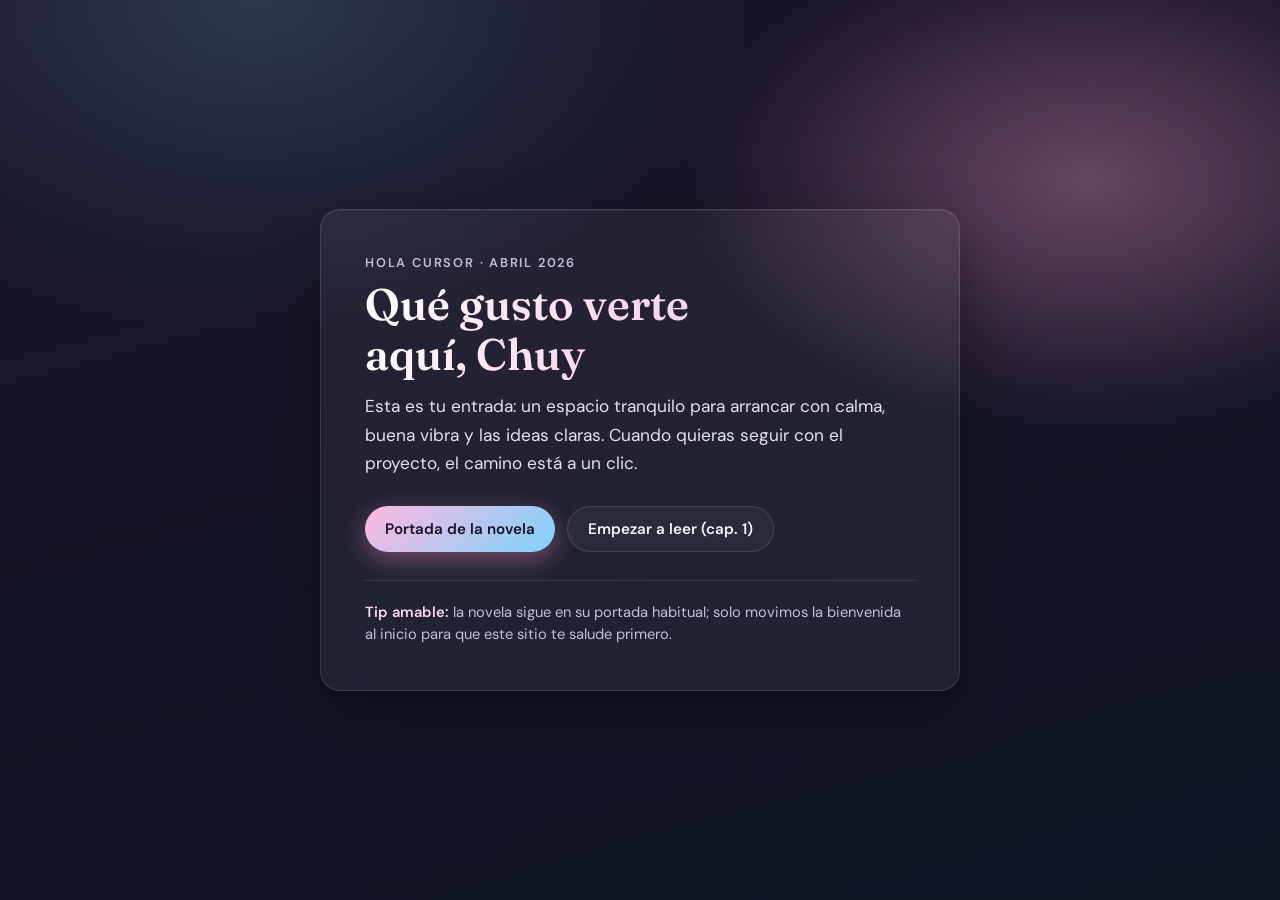
==== commit 874ffdbb: "Add welcoming landing page for Chuy; move novel cover to novela.html - New index.html greets Chuy wi" ====
--- a/index.html
+++ b/index.html
@@ -3,67 +3,35 @@
   <head>
     <meta charset="UTF-8" />
     <meta name="viewport" content="width=device-width, initial-scale=1.0" />
-    <title>Harry Potter y el Misterio del Coronavirus</title>
+    <title>Bienvenido, Chuy</title>
     <meta
       name="description"
-      content="Portada oficial de la novela ligera Harry Potter y el Misterio del Coronavirus."
+      content="Página de bienvenida para Chuy — empezamos con buena energía."
     />
     <link rel="preconnect" href="https://fonts.googleapis.com" />
     <link rel="preconnect" href="https://fonts.gstatic.com" crossorigin />
     <link
-      href="https://fonts.googleapis.com/css2?family=Cinzel:wght@500;700&family=Source+Serif+4:opsz,wght@8..60,400;8..60,600&display=swap"
+      href="https://fonts.googleapis.com/css2?family=DM+Sans:ital,opsz,wght@0,9..40,400;0,9..40,600;0,9..40,700;1,9..40,400&family=Fraunces:ital,opsz,wght@0,9..144,500;0,9..144,600;1,9..144,400&display=swap"
       rel="stylesheet"
     />
-    <link rel="stylesheet" href="styles.css" />
+    <link rel="stylesheet" href="welcome.css" />
   </head>
   <body>
-    <main class="cover" aria-labelledby="titulo-novela">
-      <p class="cover__series">Proyecto Final de Literatura</p>
-      <h1 id="titulo-novela">Harry Potter y el Misterio del Coronavirus</h1>
-      <p class="cover__tagline">Una historia slice-of-life en un Hogwarts inesperadamente silencioso.</p>
-
-      <section class="synopsis" aria-labelledby="sinopsis-title">
-        <h2 id="sinopsis-title">Sinopsis</h2>
-        <p>
-          Cuando un nuevo virus aparece en Hogsmeade y se extiende hasta Hogwarts, incluso la magia
-          más avanzada resulta insuficiente. Con pasillos vacíos, clases a distancia y normas muggles
-          nunca antes vistas, estudiantes y profesores deberán aprender que algunas batallas se ganan
-          con empatía, paciencia y trabajo en equipo.
-        </p>
-      </section>
-
-      <section class="meta" aria-label="Información de la obra">
-        <div class="meta__item">
-          <span class="meta__label">Formato</span>
-          <span class="meta__value">Novela ligera de 8 capítulos</span>
-        </div>
-        <div class="meta__item">
-          <span class="meta__label">Género</span>
-          <span class="meta__value">Slice-of-life / Drama escolar</span>
-        </div>
-        <div class="meta__item">
-          <span class="meta__label">Estado</span>
-          <span class="meta__value">Novela completa · Capítulos 1 al 8 disponibles</span>
-        </div>
-      </section>
-
-      <nav class="chapter-nav" aria-label="Capítulos de la novela">
-        <h2>Capítulos</h2>
-        <ol>
-          <li><a href="capitulo1.html"><span class="pill">Disponible</span> Capítulo 1 — El rumor en Hogsmeade</a></li>
-          <li><a href="capitulo2.html"><span class="pill">Disponible</span> Capítulo 2 — Ningún hechizo funciona</a></li>
-          <li><a href="capitulo3.html"><span class="pill">Disponible</span> Capítulo 3 — Silencio en los pasillos</a></li>
-          <li><a href="capitulo4.html"><span class="pill">Disponible</span> Capítulo 4 — Defensa contra las artes… digitales</a></li>
-          <li><a href="capitulo5.html"><span class="pill">Disponible</span> Capítulo 5 — La cuarentena de las lechuzas</a></li>
-          <li><a href="capitulo6.html"><span class="pill">Disponible</span> Capítulo 6 — Distancia entre amigos</a></li>
-          <li><a href="capitulo7.html"><span class="pill">Disponible</span> Capítulo 7 — El hechizo que sí funciona</a></li>
-          <li><a href="capitulo8.html"><span class="pill">Disponible</span> Capítulo 8 — Volver a respirar</a></li>
-        </ol>
-      </nav>
-
-      <footer>
-        <p>Creado con dedicación para un proyecto final de literatura.</p>
-      </footer>
+    <main class="welcome" aria-labelledby="welcome-title">
+      <p class="welcome__eyebrow">Hola Cursor · Abril 2026</p>
+      <h1 id="welcome-title">Qué gusto verte aquí, Chuy</h1>
+      <p class="welcome__lead">
+        Esta es tu entrada: un espacio tranquilo para arrancar con calma, buena vibra y las ideas
+        claras. Cuando quieras seguir con el proyecto, el camino está a un clic.
+      </p>
+      <div class="welcome__actions">
+        <a class="welcome__btn welcome__btn--primary" href="novela.html">Portada de la novela</a>
+        <a class="welcome__btn welcome__btn--ghost" href="capitulo1.html">Empezar a leer (cap. 1)</a>
+      </div>
+      <p class="welcome__note">
+        <span>Tip amable:</span> la novela sigue en su portada habitual; solo movimos la bienvenida al
+        inicio para que este sitio te salude primero.
+      </p>
     </main>
   </body>
 </html>
--- a/welcome.css
+++ b/welcome.css
@@ -0,0 +1,141 @@
+:root {
+  --welcome-bg-1: #1a1428;
+  --welcome-bg-2: #0f1624;
+  --welcome-card: rgba(255, 255, 255, 0.06);
+  --welcome-text: #f7f3ff;
+  --welcome-muted: #c9bdd9;
+  --welcome-accent: #ff9ecd;
+  --welcome-accent-2: #7dd3fc;
+  --welcome-border: rgba(255, 255, 255, 0.12);
+  --welcome-glow: rgba(255, 158, 205, 0.35);
+}
+
+* {
+  box-sizing: border-box;
+}
+
+body {
+  margin: 0;
+  min-height: 100vh;
+  font-family: "DM Sans", system-ui, sans-serif;
+  color: var(--welcome-text);
+  background:
+    radial-gradient(900px 600px at 20% 0%, rgba(125, 211, 252, 0.18), transparent 55%),
+    radial-gradient(800px 500px at 85% 20%, var(--welcome-glow), transparent 50%),
+    linear-gradient(165deg, var(--welcome-bg-1), var(--welcome-bg-2));
+  display: grid;
+  place-items: center;
+  padding: clamp(1.25rem, 4vw, 2.5rem);
+}
+
+.welcome {
+  width: min(640px, 100%);
+  background: var(--welcome-card);
+  border: 1px solid var(--welcome-border);
+  border-radius: 1.25rem;
+  padding: clamp(1.75rem, 5vw, 2.75rem);
+  box-shadow:
+    0 24px 60px rgba(0, 0, 0, 0.35),
+    inset 0 1px 0 rgba(255, 255, 255, 0.06);
+  backdrop-filter: blur(10px);
+}
+
+.welcome__eyebrow {
+  margin: 0 0 0.5rem;
+  font-size: 0.8rem;
+  letter-spacing: 0.14em;
+  text-transform: uppercase;
+  color: var(--welcome-muted);
+  font-weight: 600;
+}
+
+.welcome h1 {
+  margin: 0 0 0.75rem;
+  font-family: "Fraunces", Georgia, serif;
+  font-size: clamp(2rem, 6vw, 2.75rem);
+  font-weight: 600;
+  line-height: 1.15;
+  text-wrap: balance;
+  background: linear-gradient(110deg, #fff 0%, #ffd6ec 45%, #bae6fd 100%);
+  -webkit-background-clip: text;
+  background-clip: text;
+  color: transparent;
+}
+
+.welcome__lead {
+  margin: 0 0 1.75rem;
+  font-size: 1.08rem;
+  line-height: 1.65;
+  color: #e8e0f2;
+}
+
+.welcome__actions {
+  display: flex;
+  flex-wrap: wrap;
+  gap: 0.75rem;
+  margin-bottom: 1.75rem;
+}
+
+.welcome__btn {
+  display: inline-flex;
+  align-items: center;
+  justify-content: center;
+  gap: 0.4rem;
+  padding: 0.75rem 1.25rem;
+  border-radius: 999px;
+  font-weight: 600;
+  font-size: 0.95rem;
+  text-decoration: none;
+  transition: transform 0.15s ease, box-shadow 0.15s ease;
+}
+
+.welcome__btn:focus-visible {
+  outline: 2px solid var(--welcome-accent-2);
+  outline-offset: 3px;
+}
+
+.welcome__btn--primary {
+  color: #1a1025;
+  background: linear-gradient(135deg, #ffb8e0, #7dd3fc);
+  box-shadow: 0 8px 24px rgba(255, 158, 205, 0.35);
+}
+
+.welcome__btn--primary:hover {
+  transform: translateY(-1px);
+  box-shadow: 0 12px 28px rgba(125, 211, 252, 0.35);
+}
+
+.welcome__btn--ghost {
+  color: var(--welcome-text);
+  border: 1px solid var(--welcome-border);
+  background: rgba(255, 255, 255, 0.04);
+}
+
+.welcome__btn--ghost:hover {
+  border-color: rgba(255, 255, 255, 0.22);
+  background: rgba(255, 255, 255, 0.08);
+}
+
+.welcome__note {
+  margin: 0;
+  padding-top: 1.25rem;
+  border-top: 1px solid var(--welcome-border);
+  font-size: 0.92rem;
+  color: var(--welcome-muted);
+  line-height: 1.55;
+}
+
+.welcome__note span {
+  color: #ffd6ec;
+  font-weight: 600;
+}
+
+@media (max-width: 480px) {
+  .welcome__actions {
+    flex-direction: column;
+  }
+
+  .welcome__btn {
+    width: 100%;
+  }
+}
